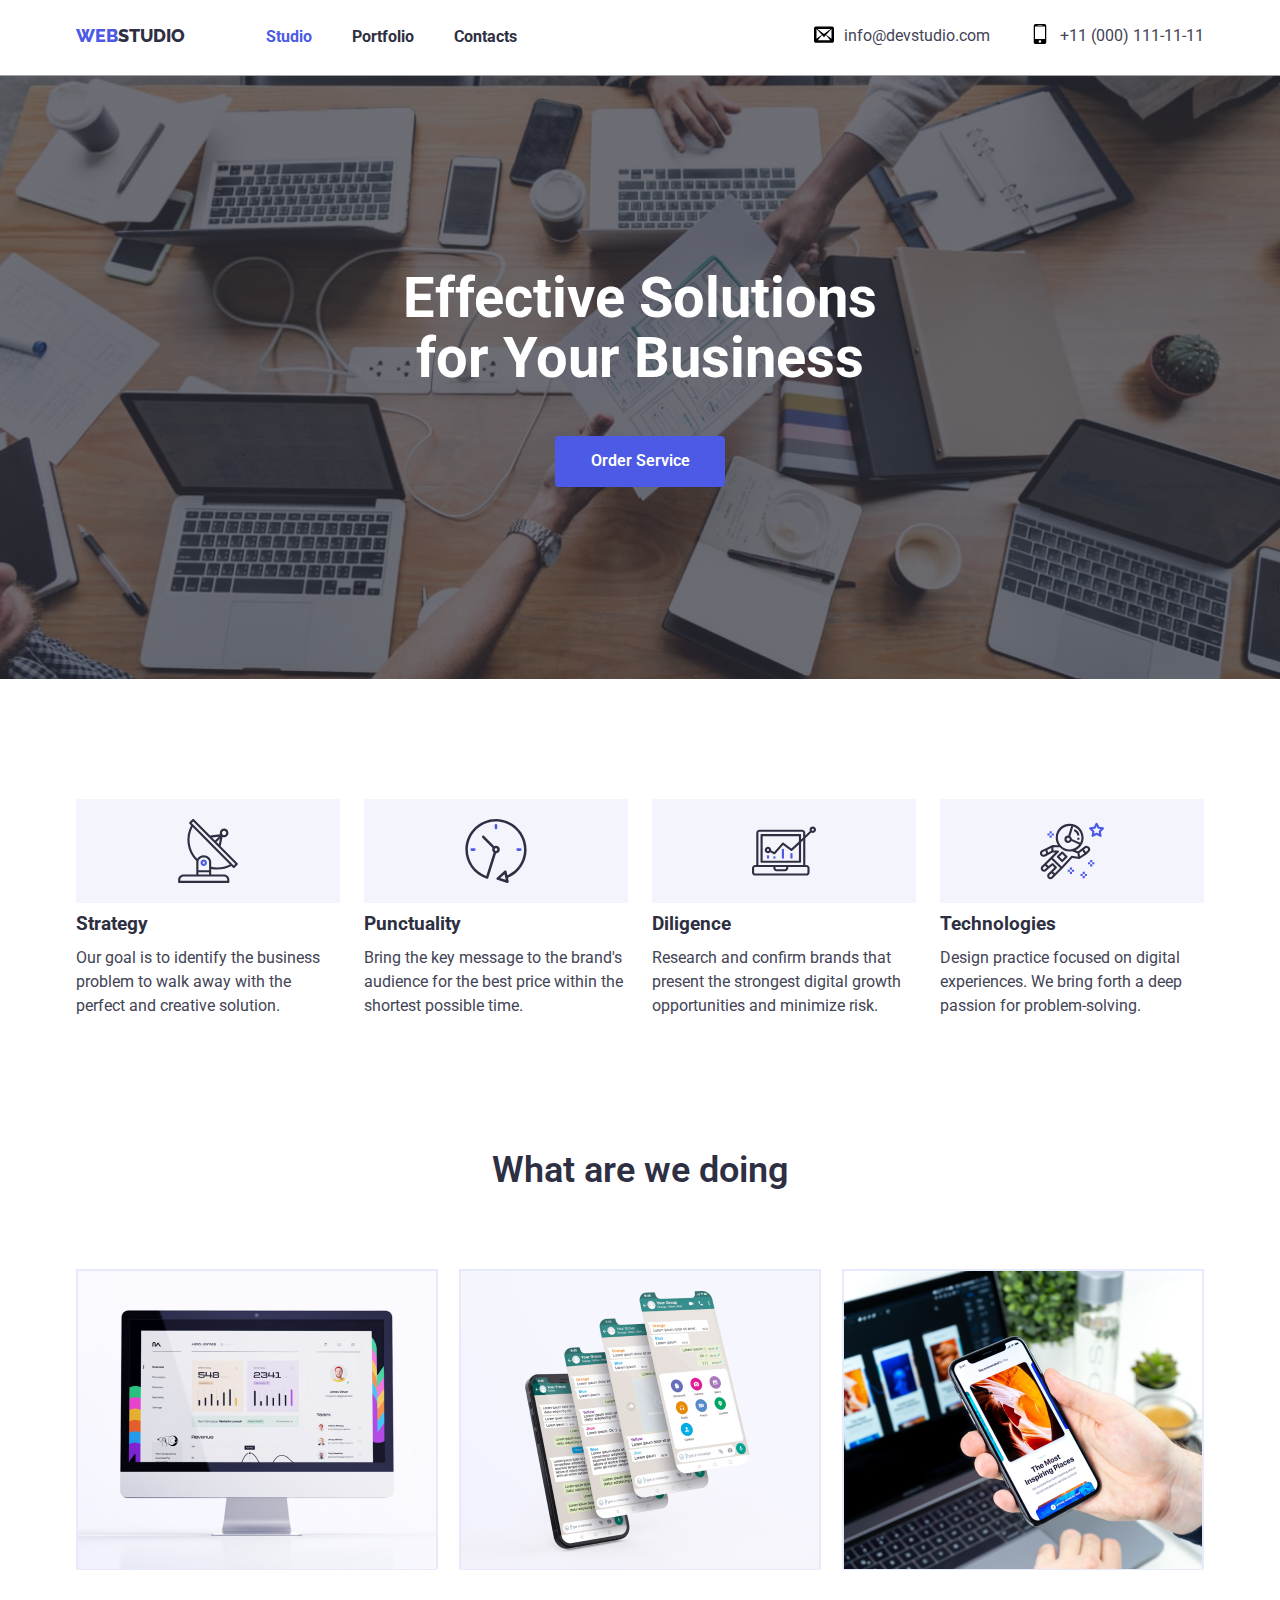
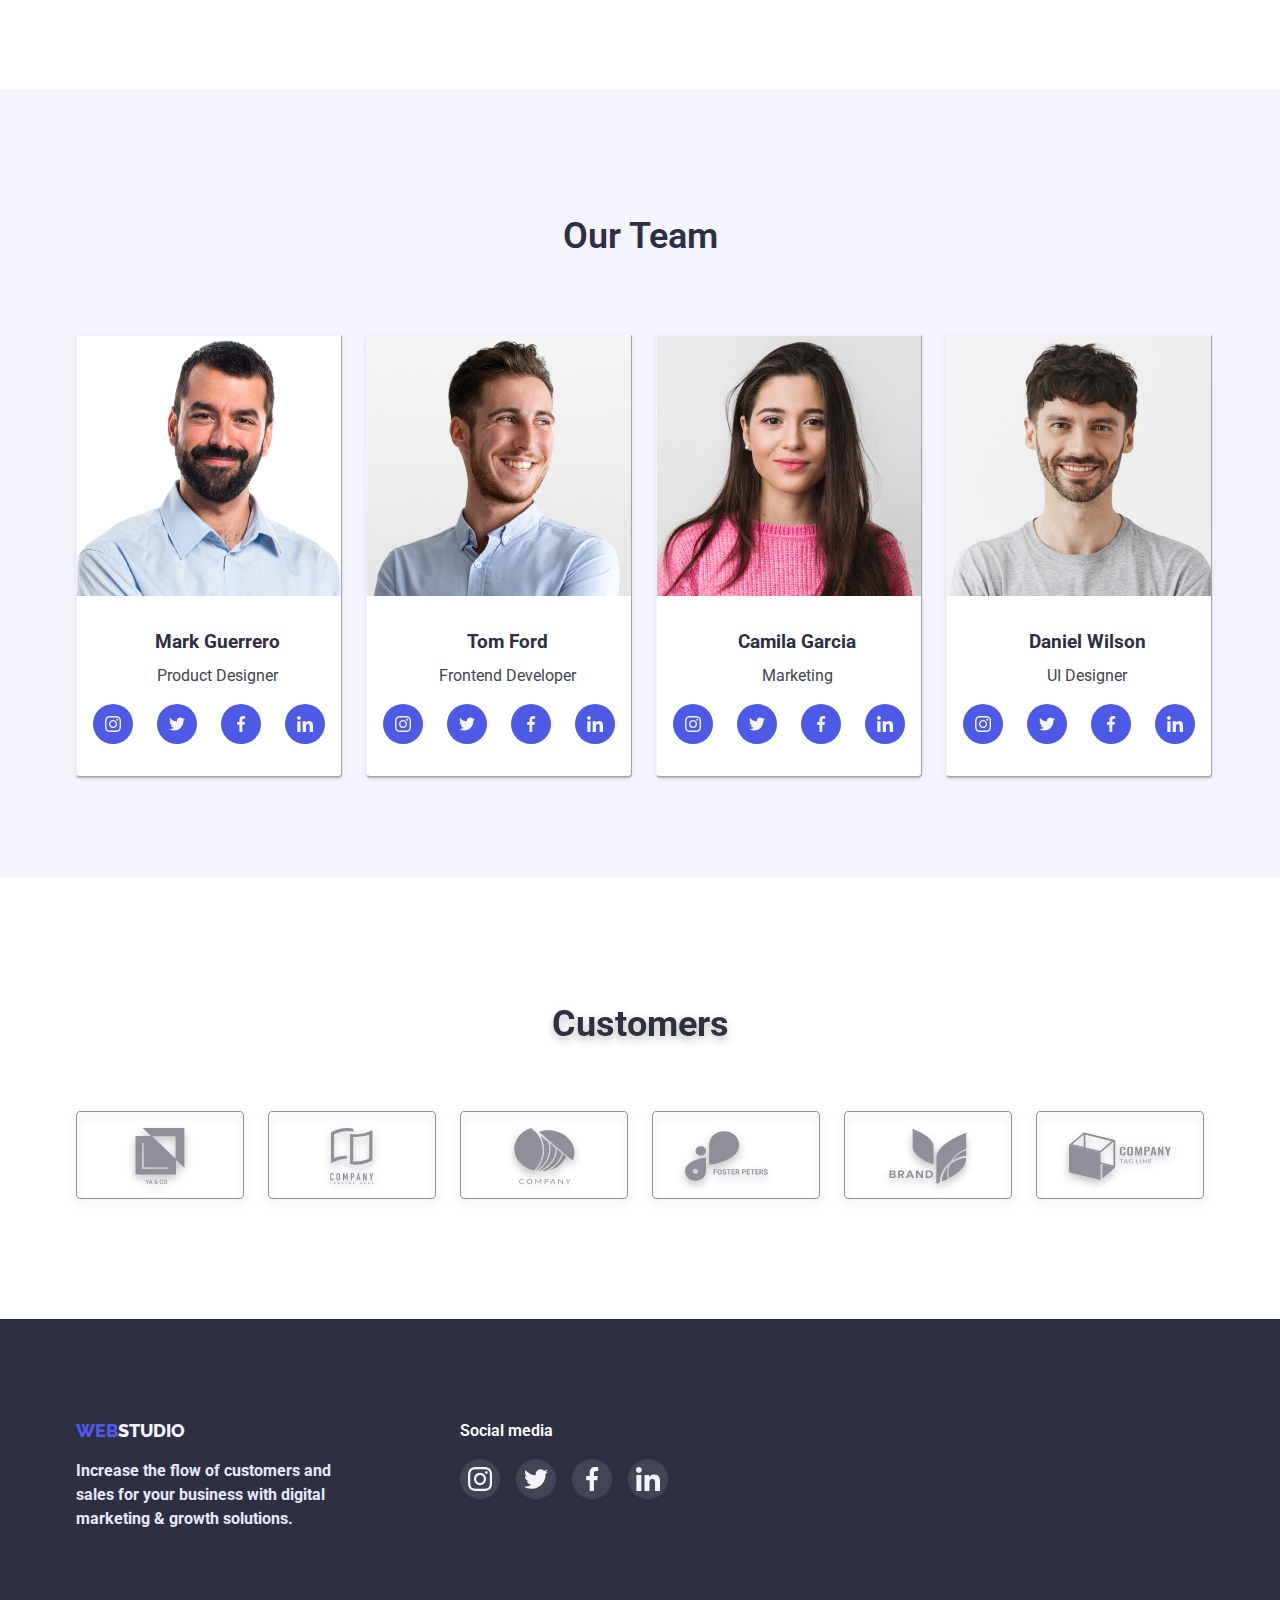
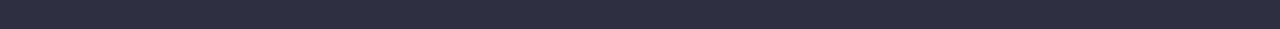
==== index.html @ a93f90d0 "new" ====
<!DOCTYPE html>
<html lang="en">
<head>
    <meta charset="UTF-8">
    <meta http-equiv="X-UA-Compatible" content="IE=edge">
    <meta name="viewport" content="width=device-width, initial-scale=1.0">
    <link rel="preconnect" href="https://fonts.googleapis.com">
    <link rel="preconnect" href="https://fonts.gstatic.com" crossorigin>
    <link href="https://fonts.googleapis.com/css2?family=Raleway:wght@800&family=Roboto:wght@400;500;700;900&display=swap" rel="stylesheet">
    <link rel="stylesheet" href="https://cdnjs.cloudflare.com/ajax/libs/modern-normalize/1.1.0/modern-normalize.min.css">
    <link rel="stylesheet" href="./css/styles.css">
    <title>Web Studio</title>
</head>
<body>
<!-- header -->
    <header class="header">
<!-- Top Line -->
        <div class="container nav-contact">
            <nav class="nav-href">
                <a class="logo-header" href="./index.html"><span>Web</span>studio</a>
                <ul class="navigation">
                    <li class="link-navigation"><a href="./index.html" class="nav-corrent">Studio</a></li>
                    <li class="link-navigation"><a href="./portfolio.html" class="nav">Portfolio</a></li>
                    <li class="link-navigation"><a href="" class="nav">Contacts</a></li>
                </ul>
            </nav>
<!-- Contacts -->
            <ul class="contact">
                <li class="contact-list">
                    <a href="mailto:info@devstudio.com">
                        <svg class="icon-contect" width="25" height="25">
                            <use href="./images/icons.svg#icon-envelop"></use>
                        </svg>
                    </a>
                    <a class="contact-mail" href="mailto:info@devstudio.com">info@devstudio.com</a>
                </li>

                <li class="contact-list">
                    <a href="tel:+110001111111">
                        <svg class="icon-contect" width="25" height="25">
                            <use href="./images/icons.svg#icon-mobile"></use>
                        </svg>
                    </a>
                    <a class="contact-tel" href="tel:+110001111111">+11 (000) 111-11-11</a>
                </li>
            </ul>
        </div>
    </header>

<!-- main -->
    <main>
        <section class="section-block">
            <h1 class="title">Effective Solutions <br> for Your Business</h1>
            <button class="button-main" type="button">Order Service</button>
        </section>

<!-- Section 1 -->
        <section class="container">
            <div class="section1">
                <ul>
                    <li class="feature-list icon-antenna">
                        <h3>Strategy</h3>
                        <p class="slogan-section1">Our goal is to identify the business problem to walk away with the perfect and creative solution.</p>
                    </li>
                
                    <li class="feature-list icon-clock">
                        <h3>Punctuality</h3>
                        <p class="slogan-section1">Bring the key message to the brand's audience for the best price within the shortest possible time.</p>
                    </li>
                
                    <li class="feature-list icon-diagram">
                        <h3>Diligence</h3>
                        <p class="slogan-section1">Research and confirm brands that present the strongest digital growth opportunities and minimize risk.</p>
                    </li>
                
                    <li class="feature-list icon-astronaut">
                        <h3>Technologies</h3>
                        <p class="slogan-section1">Design practice focused on digital experiences. We bring forth a deep passion for problem-solving.</p>
                    </li>
                </ul>
            </div>
        </section>

<!-- Section 2 What are we doing -->
        <section class="container">
            <div class="section2">
                <h2 class="title-text-2">What are we doing</h2>
                <ul class="link-section2">
                    <li class="link-section2-image">
                        <a href=""><img src="./images/Rectangle71.jpg" alt="photo computer" width="360" height="300"></a>
                    </li>
            
                    <li class="link-section2-image">
                        <a href=""><img src="./images/Rectangle71-2.jpg" alt="photo phone" width="360" height="300"></a>
                    </li>
            
                    <li class="link-section2-image">
                        <a href=""><img src="./images/Rectangle71-3.jpg" alt="photo computer and phone" width="360" height="300"></a>
                    </li>
                </ul>
            </div>
        </section>

<!-- Section 3 Our Team -->
        <section class="section3">
            <div class="container">
                <h2 class="title-text-3">Our Team</h2>
                <ul>
                    <li class="list-photo">
                        <img src="./images/img.jpg" alt="photo Mark Guerrero" width="264" height="260">
                        <div class="name-slogan">
                            <h3 class="name">Mark Guerrero</h3>
                            <p class="slogan-section3">Product Designer</p>
                            <ul class="social-icon-section3">
                                <li class="social-section3">
                                    <a class="icon-section3" href="">
                                        <svg width="16px" height="16px">
                                            <use href="./images/icons.svg#icon-instagram"></use>
                                        </svg>
                                    </a>
                                </li>
                                <li class="social-section3">
                                    <a class="icon-section3" href="">
                                        <svg width="16px" height="16px">
                                            <use href="./images/icons.svg#icon-twitter"></use>
                                        </svg>
                                    </a>
                                </li>
                                <li class="social-section3">
                                    <a class="icon-section3" href="">
                                        <svg width="16px" height="16px">
                                            <use href="./images/icons.svg#icon-facebook"></use>
                                        </svg>
                                    </a>
                                </li>
                                <li class="social-section3">
                                    <a class="icon-section3" href="">
                                        <svg width="16px" height="16px">
                                            <use href="./images/icons.svg#icon-linkedin"></use>
                                        </svg>
                                    </a>
                                </li>
                            </ul>
                        </div>
                    </li>

                    
            
                    <li class="list-photo">
                        <img src="./images/img-2.jpg" alt="photo Tom Ford" width="264" height="260">
                        <div class="name-slogan">
                            <h3 class="name">Tom Ford</h3>
                            <p class="slogan-section3">Frontend Developer</p>
                            <ul class="social-icon-section3">
                                <li class="social-section3">
                                    <a class="icon-section3" href="">
                                        <svg width="16px" height="16px">
                                            <use href="./images/icons.svg#icon-instagram"></use>
                                        </svg>
                                    </a>
                                </li>
                                <li class="social-section3">
                                    <a class="icon-section3" href="">
                                        <svg width="16px" height="16px">
                                            <use href="./images/icons.svg#icon-twitter"></use>
                                        </svg>
                                    </a>
                                </li>
                                <li class="social-section3">
                                    <a class="icon-section3" href="">
                                        <svg width="16px" height="16px">
                                            <use href="./images/icons.svg#icon-facebook"></use>
                                        </svg>
                                    </a>
                                </li>
                                <li class="social-section3">
                                    <a class="icon-section3" href="">
                                        <svg width="16px" height="16px">
                                            <use href="./images/icons.svg#icon-linkedin"></use>
                                        </svg>
                                    </a>
                                </li>
                            </ul>
                        </div>
                    </li>
            
                    <li class="list-photo">
                        <img src="./images/img-3.jpg" alt="photo Camila Garcia" width="264" height="260">
                        <div class="name-slogan">
                            <h3 class="name">Camila Garcia</h3>
                            <p class="slogan-section3">Marketing</p>
                            <ul class="social-icon-section3">
                                <li class="social-section3">
                                    <a class="icon-section3" href="">
                                        <svg width="16px" height="16px">
                                            <use href="./images/icons.svg#icon-instagram"></use>
                                        </svg>
                                    </a>
                                </li>
                                <li class="social-section3">
                                    <a class="icon-section3" href="">
                                        <svg width="16px" height="16px">
                                            <use href="./images/icons.svg#icon-twitter"></use>
                                        </svg>
                                    </a>
                                </li>
                                <li class="social-section3">
                                    <a class="icon-section3" href="">
                                        <svg width="16px" height="16px">
                                            <use href="./images/icons.svg#icon-facebook"></use>
                                        </svg>
                                    </a>
                                </li>
                                <li class="social-section3">
                                    <a class="icon-section3" href="">
                                        <svg width="16px" height="16px">
                                            <use href="./images/icons.svg#icon-linkedin"></use>
                                        </svg>
                                    </a>
                                </li>
                            </ul>
                        </div>
                    </li>
            
                    <li class="list-photo">
                        <img src="./images/img-4.jpg" alt="photo Daniel Wilson" width="264" height="260">
                        <div class="name-slogan">
                            <h3 class="name">Daniel Wilson</h3>
                            <p class="slogan-section3">UI Designer</p>
                            <ul class="social-icon-section3">
                                <li class="social-section3">
                                    <a class="icon-section3" href="">
                                        <svg width="16px" height="16px">
                                            <use href="./images/icons.svg#icon-instagram"></use>
                                        </svg>
                                    </a>
                                </li>
                                <li class="social-section3">
                                    <a class="icon-section3" href="">
                                        <svg width="16px" height="16px">
                                            <use href="./images/icons.svg#icon-twitter"></use>
                                        </svg>
                                    </a>
                                </li>
                                <li class="social-section3">
                                    <a class="icon-section3" href="">
                                        <svg width="16px" height="16px">
                                            <use href="./images/icons.svg#icon-facebook"></use>
                                        </svg>
                                    </a>
                                </li>
                                <li class="social-section3">
                                    <a class="icon-section3" href="">
                                        <svg width="16px" height="16px">
                                            <use href="./images/icons.svg#icon-linkedin"></use>
                                        </svg>
                                    </a>
                                </li>
                            </ul>
                        </div>
                    </li>
                </ul>
            </div>
        </section>

<!-- Section Customers -->
        <section class="section-customers">
            <div class="container">
                <h2 class="title-text-customers">Customers</h2>
                <ul class="customers">
                    <li>
                        <a class="item-customers" href="">
                            <svg class="icon-customers">
                                <use href="./images/icons.svg#icon-Logo-1"></use>
                            </svg>
                        </a>
                    </li>
                    <li>
                        <a class="item-customers" href="">
                            <svg class="icon-customers">
                                <use href="./images/icons.svg#icon-Logo-2"></use>
                            </svg>
                        </a>
                    </li>
                    <li>
                        <a class="item-customers" href="">
                            <svg class="icon-customers">
                                <use href="./images/icons.svg#icon-Logo-3"></use>
                            </svg>
                        </a>
                    </li>
                    <li>
                        <a class="item-customers" href="">
                            <svg class="icon-customers">
                                <use href="./images/icons.svg#icon-Logo-4"></use>
                            </svg>
                        </a>
                    </li>
                    <li>
                        <a class="item-customers" href="">
                            <svg class="icon-customers">
                                <use href="./images/icons.svg#icon-Logo-5"></use>
                            </svg>
                        </a>
                    </li>
                    <li>
                        <a class="item-customers" href="">
                            <svg class="icon-customers">
                                <use href="./images/icons.svg#icon-Logo-6"></use>
                            </svg>
                        </a>
                    </li>
                </ul>
            </div>
        </section>
    </main>

<!-- Footer -->
    <footer class="footer">
        <div class="container footer">
            <div>
                <a class="logo-footer" href="./index.html"><span>Web</span>studio</a>
                <p class="text-footer">Increase the flow of customers and sales for your business with digital marketing &
                    growth solutions.</p>
            </div>
            <!-- /* Social */ -->
            <div class="social">
                <p class="social-text">Social media</p>
                <ul>
                    <li class="social-icon">
                        <a class="social-link" href="">
                            <svg class="icon-link" width="24px" height="24px">
                                <use href="./images/icons.svg#icon-instagram"></use>
                            </svg>
                        </a>
                    </li>
                    <li class="social-icon">
                        <a class="social-link" href="">
                            <svg class="icon-link" width="24px" height="24px">
                                <use href="./images/icons.svg#icon-twitter"></use>
                            </svg>
                        </a>
                    </li>
                    <li class="social-icon">
                        <a class="social-link" href="">
                            <svg class="icon-link" width="24px" height="24px">
                                <use href="./images/icons.svg#icon-facebook"></use>
                            </svg>
                        </a>
                    </li>
                    <li class="social-icon">
                        <a class="social-link" href="">
                            <svg class="icon-link" width="24px" height="24px">
                                <use href="./images/icons.svg#icon-linkedin"></use>
                            </svg>
                        </a>
                    </li>
                </ul>
            </div>
        </div>
    </footer>

</body>
</html>
---- css/styles.css ----
:root {
    --primary-text-color: #4D5AE5;
    --primary-fon-color: #FFFFFF;
    --color-section-logo: #F4F4FD;
    --color-body-text: #2E2F42;
    --color-footer-text: #E7E9FC;
    --color-mail-tel-p-text: #434455;
    --color-active: rgba(77, 90, 229, 0.2);
    --color-border: #F4F4FD;
    --color-company: #8E8F99;
    --color-green-footer: #31D0AA;
}

body {
    font-family: 'Roboto';
    font-size: 16px;
    line-height: 1.5;
    color: var(--color-body-text);
    background-color: var(--primary-fon-color);
    font-weight: 700;
    /* font-style: normal; */
}

* {
    margin: 0;
    padding: 0;
}

*,
*::before,
*::after {
    box-sizing: border-box;
}

.container {
    width: 1158px;
    padding-right: 15px;
    padding-left: 15px;
    margin-right: auto;
    margin-left: auto;
}

a {
    text-decoration: none;
    color: var(--color-body-text);
}

/* hover/:focus/:active */
a:hover,
a:focus {
    color: var(--primary-text-color);
}

a:active {
    color: var(--color-active);
}

ul {
    list-style-type: none;
    display: inline-flex;
}

/*------------header-------------*/
.header {
    border-bottom: 0.5px outset var(--color-border);
}

.nav-contact {
    display: flex;
    padding-top: 24px;
    padding-bottom: 24px;
}

/* логотип */
.logo-header {
    font-family: 'Raleway';
    font-weight: 800;
    font-size: 18px;
    line-height: 1.33;
    text-transform: uppercase;
    margin-right: 77px;
}

/* цвет логотипа Web */
span {
    color: var(--primary-text-color);
}

/* ссылки на страницы */
.link-navigation {
    margin-right: 40px;
}

li:last-child {
    margin-right: 0px;
}

/* подсветка текушей страницы */
.nav-corrent { color: var(--primary-text-color)} 

/* contact меил и телефон */
.contact {
    list-style-type: none;
    margin-left: auto;
}

.contact-list {
    display: flex;
}

.contact-list:hover {
    fill: var(--primary-text-color);
}

.icon-contect {
    align-items: center;
    width: 20px;
    height: 20px;
    margin-right: 10px;
}

.contact-mail {
    color: var(--color-mail-tel-p-text);
    font-weight: 400;
    margin-right: 40px;
}

.contact-tel {
    color: var(--color-mail-tel-p-text);
    font-weight: 400;
}

/*----------main для index.html----------*/
.section-block {
    background-color: var(--color-body-text);
    padding-top: 192px;
    padding-bottom: 192px;
    background-image: linear-gradient(rgba(47, 48, 58, 0.7), rgba(47, 48, 58, 0.7)),
    url(../images/people-office\ 1.jpg);
    background-position: center;
    background-size: cover;
    background-repeat: no-repeat;
}

/* заголовок H1 */
.title {
    width: 492px;
    font-size: 56px;
    line-height: 60px;
    text-align: center;
    margin-right: auto;
    margin-left: auto;
    margin-bottom: 48px;
    color: var(--primary-fon-color);
}

/* кнопка  */
button {
    background-color: var(--primary-text-color);
    color: var(--primary-fon-color);
    cursor: pointer;
    font-weight: 600;
}

button:hover,
button:focus {
    background-color: var(--color-section-logo);
    color: var(--primary-text-color);
}

.button-main {
    display: block;
    margin-right: auto;
    margin-left: auto;
    width: 170px;
    height: 51px;
    border: none;
    border-radius: 4px;
}

/* < !-- Section 1 --> */
.section1 {
    margin-top: 120px;
    height: 224px;
}

.feature-list {
    list-style-type: none;
    display: block;
    margin-right: 24px;
}

.feature-list::before {
    display: inline-block;
    content:'';
    height: 112px;
    width: 264px;
    height: 104px;
    background-color: var(--color-border);
    background-repeat: no-repeat;
    background-position: center;
}

.icon-antenna::before {
    background-image: url(../images/antenna-1.svg);
}

.icon-clock::before {
    background-image: url(../images/clock-1.svg);

}

.icon-diagram::before {
    background-image: url(../images/diagram-1.svg);
}

.icon-astronaut::before {
    background-image: url(../images/astronaut-1.svg);
}

.feature-list:last-child {
    padding-right: 0;
    margin-right: 0;
}

/* slogan --- p */
.slogan-section1 {
    color: var(--color-mail-tel-p-text);
    font-weight: 400;
    line-height: 24px;
    margin-top: 8px;
}

/* < !-- Section 2 --> */
.section2 {
    margin-top: 120px;
    padding-bottom: 120px;
}

.link-section2 {
    list-style-type: none;
    display: flex;
    justify-content:space-between;
}

.link-section2-image {
    height: 300px;
    border: 1px solid var(--color-footer-text);
}

/* text H2 */
.title-text-2 {
    margin-bottom: 72px;
    text-align: center;
    font-weight: 600;
    font-size: 36px;
}

/* < !-- Section 3 --> */
.section3 {
    text-align: center;
    background-color: var(--color-section-logo);
    height: 788px;
    padding-top: 120px;
}

/* text H2 */
.title-text-3 {
    margin-bottom: 72px;
    font-size: 36px;
    font-weight: 600;
}

.list-photo {
    list-style-type: none;
    display: flex;
    flex-direction: column;
    margin-right: 24px;
    border: 0.5px outset var(--color-border);
    background-color: var(--primary-fon-color);
    border-radius: 0px 0px 4px 4px;
    box-shadow: 0px 1px 6px rgba(46, 47, 66, 0.08), 0px 1px 1px rgba(46, 47, 66, 0.16), 0px 2px 1px rgba(46, 47, 66, 0.08);
}

.list-photo :last-child {
    margin-right: 0;
}

.name-slogan {
    padding-top: 32px;
    padding-bottom: 32px;
    padding-right: 16px;
    padding-left: 16px;
}

.name-slogan:last-child {
    padding-right: 0;
}

/* H3 -- name */
.name {
    margin-bottom: 8px;
}

.slogan-section3 {
    color: var(--color-mail-tel-p-text);
    font-weight: 400;
    line-height: 24px;
}

/* social-section3 */
.social-icon-section3 {
    width: 232px;
    height: 48px;
    display: flex;
    margin-top: 8px;
    gap: 24px;
}

.social-section3 {
    height: 48px;
    margin-top: 8px;
    /* margin-right: 24px; */
}

.icon-section3 {
    width: 40px;
    height: 40px;
    display: flex;
    align-items: center;
    justify-content: center;
    border-radius: 50%;
    background-color: var(--primary-text-color);
    /* background-color: rgba(255, 255, 255, 0.1); */
    }

.icon-section3:hover,
.icon-section3:focus {
    background-color: var(--color-green-footer);
}

/* < !-- Section Customers --> */
.section-customers {
    height: 202px;
    margin-top: 120px;
    margin-bottom: 120px;
    filter: drop-shadow(0px 4px 4px rgba(0, 0, 0, 0.25));
}

.title-text-customers {
    font-size: 36px;
    font-weight: 700;
    text-align: center;
    height: 42px;
    margin-bottom: 72px;
}

.customers {
    display: flex;
    justify-content: center;
    justify-content: space-between;   
}

.item-customers {
    display: flex;
    width: 168px;
    height: 88px;
    border: 1px solid var(--color-company);
    border-radius: 4px;
    fill: var(--color-company);
}

.icon-customers {
    width: 104px;
    height: 56px;
    margin-top: 16px;
    margin-left: 32px;
    margin-right: 32px;
    margin-bottom: 16px;
}

.item-customers:hover {
    fill: var(--primary-text-color);
}

.item-customers:hover {
    border: 1px solid var(--primary-text-color);
}

/*-------------footer------------*/
.footer {
    background-color: var(--color-body-text);
    height: 310px;
    display: flex;
}

/* логотип */
.logo-footer {
    color: var(--color-section-logo);
    font-family: 'Raleway';
    font-weight: 800;
    font-size: 18px;
    line-height: 1.33;
    text-transform: uppercase;
    display: block;
    margin-top: 100px;
}

.text-footer {
    color: var(--color-footer-text);
    line-height: 24px;
    padding-top: 16px;
    width: 264px;
}

/* Social */
.social {
    /* display: block; */
    width: 208px;
    height: 80px;
    font-weight: 600;
    margin-top: 100px;
    margin-left: 120px;
    margin-right: 692px;
}

.social-text {
    width: 96px;
    height: 24px;
    color: var(--primary-fon-color);
}

.social-icon {
    display: flex;
    margin-top: 16px;
}

.social-link {
    width: 40px;
    height: 40px;
    display: flex;
    align-items: center;
    justify-content: center;
    border-radius: 50%;
    background-color: rgba(255, 255, 255, 0.1);
    margin-right: 16px;
}

.social-link:hover,
.social-link:focus{
    background-color: var(--color-green-footer);
}

/*--------main для portfolio.html----------*/
/* Filters - кнопки button  */
.button-filters {
    display: flex;
    justify-content: center;
    padding-top: 96px;
    padding-bottom: 72px;
}

.li-button:hover {
    box-shadow: 0px 3px 1px rgba(0, 0, 0, 0.1),
    0px 2px 1px rgba(0, 0, 0, 0.08),
    0px 2px 2px rgba(0, 0, 0, 0.12);
border-radius: 4px;
}

.list:hover {
    box-shadow: 0px 1px 6px rgba(46, 47, 66, 0.08), 
    0px 1px 1px rgba(46, 47, 66, 0.16),
    0px 2px 1px rgba(46, 47, 66, 0.08);
}

.portfolio-link {
    border: 1px solid var(--color-footer-text);
    border-radius: 4px;
}

li .portfolio-link {
    padding-top: 12px;
    padding-right: 24px;
    padding-bottom: 12px;
    padding-left: 24px;
}

.li-button {
    margin-right: 24px;
}

/* < !-- Section --> */
.flex-container {
    display: flex;
    flex-wrap: wrap;
    justify-content:space-between;
    padding-bottom: 120px;
}

.list {
    margin-bottom: 48px;
    list-style-type: none;
    border: 0.5px outset var(--color-border);
    box-shadow: 0px 1px 6px rgba(46, 47, 66, 0.08);
}

.list:nth-last-child(-n + 3) {
    margin: 0;
}

/* H3 ---- subtitle */
.subtitle {
    margin-top: 32px;
    margin-bottom: 8px;
    margin-left: 16px;
}

/* slogan --- p */
.slogan {
    color: var(--color-mail-tel-p-text);
    font-weight: 400;
    line-height: 24px;
    margin-left: 16px;
    margin-bottom: 32px; 
}
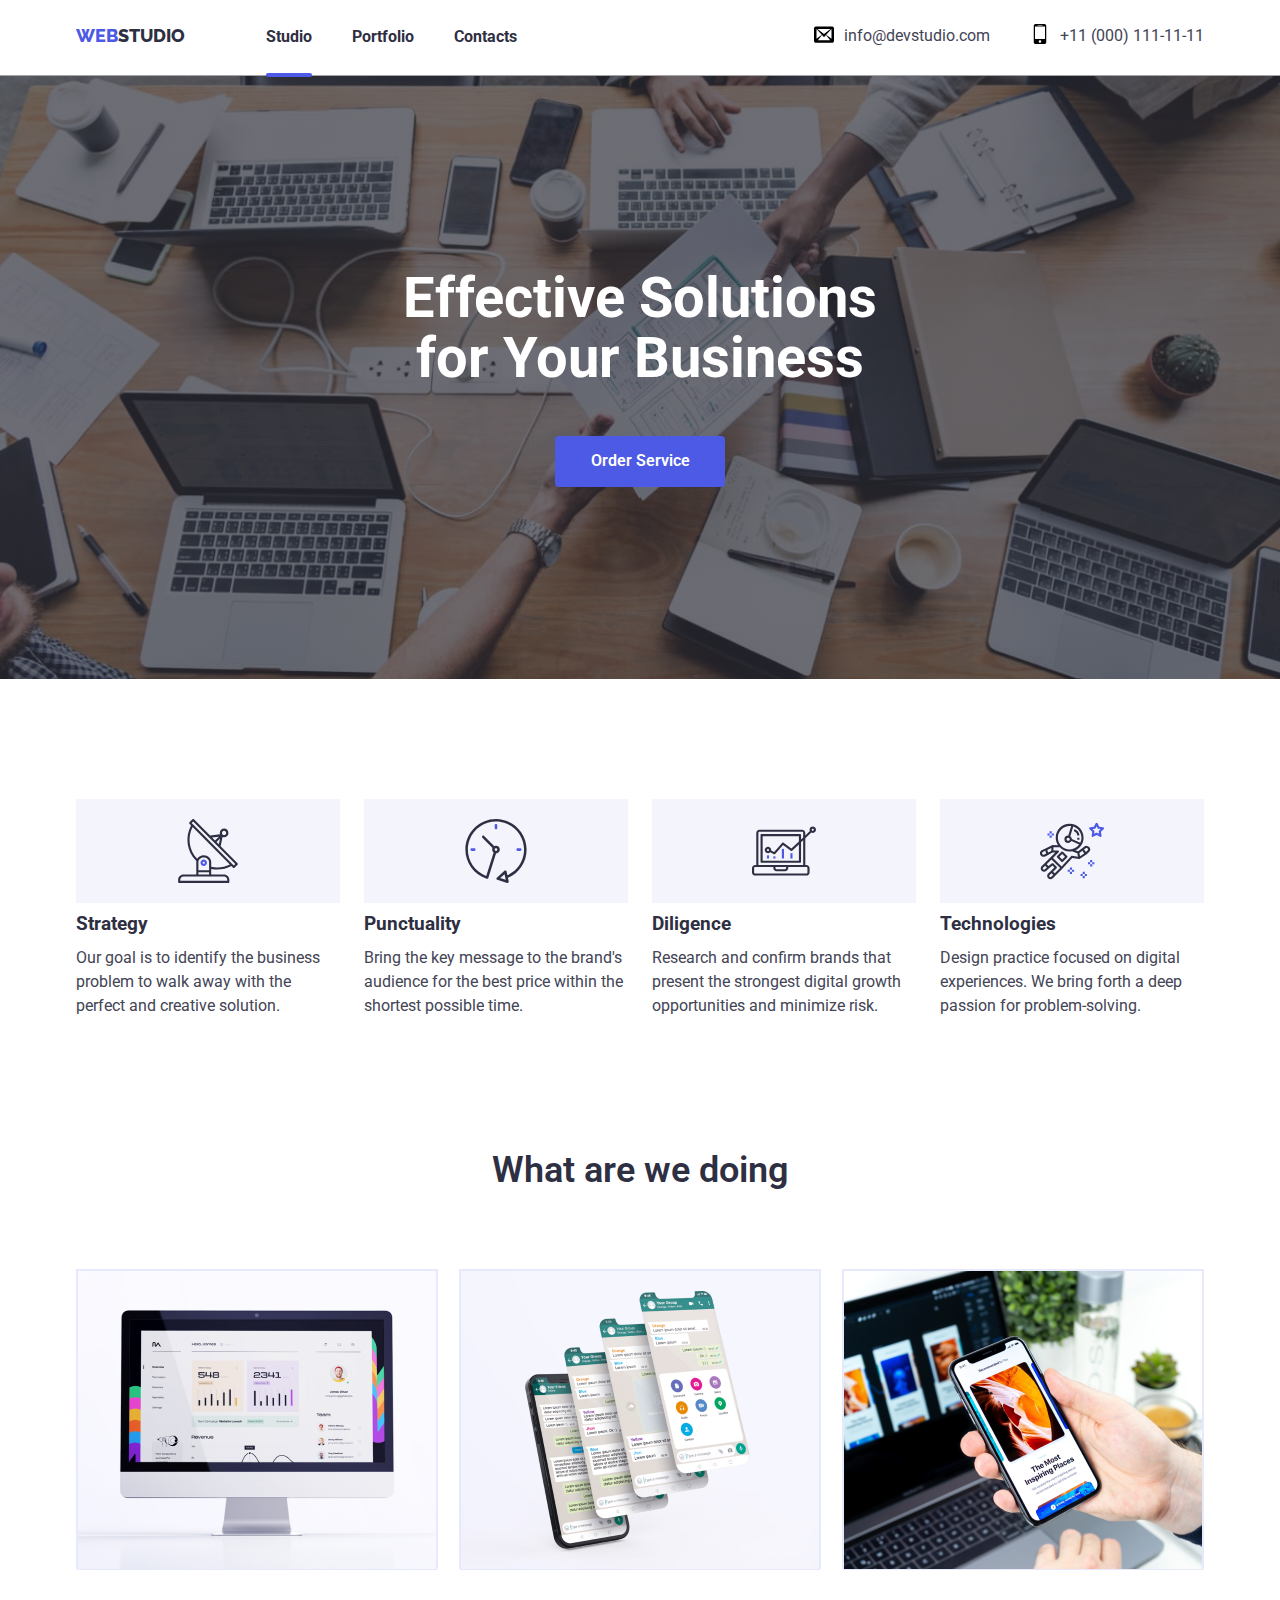
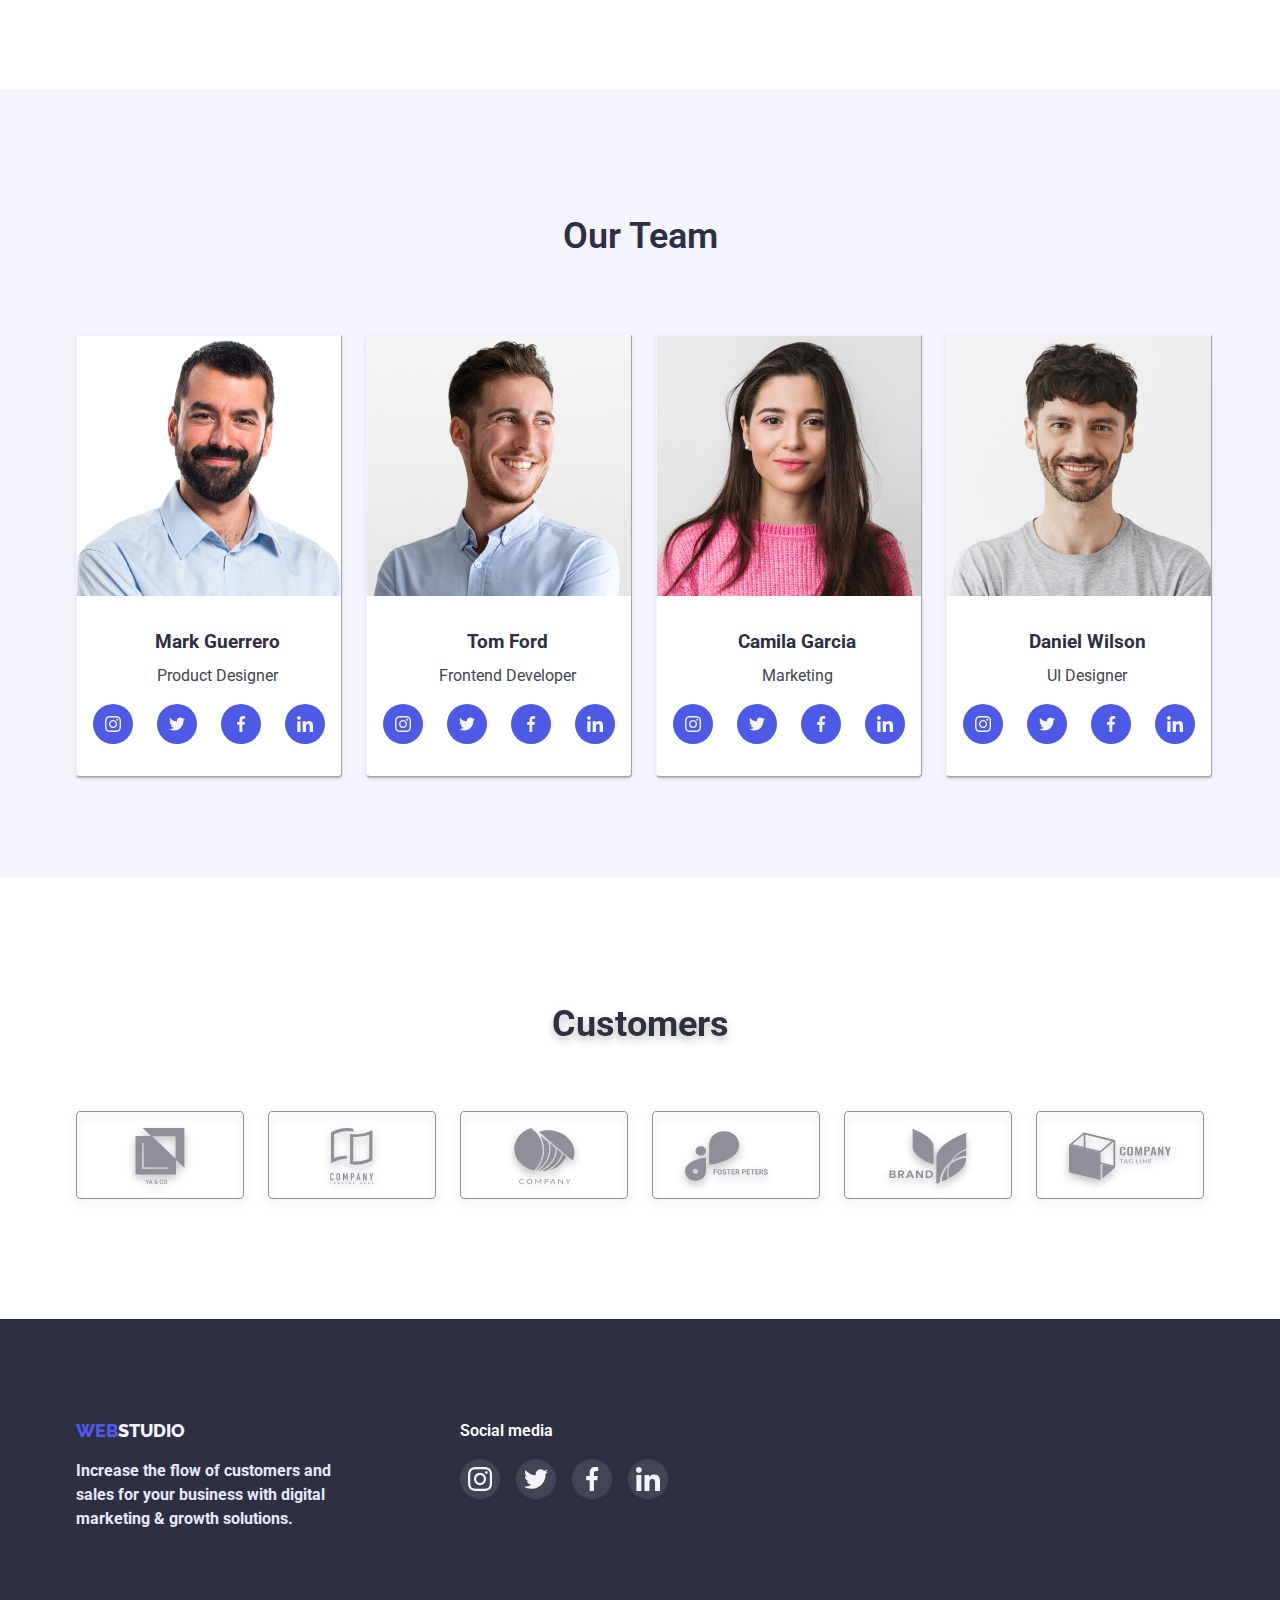
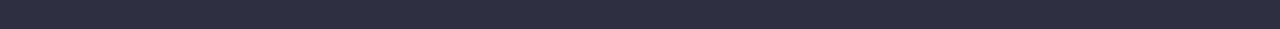
==== commit 0f062dee: "new" ====
--- a/index.html
+++ b/index.html
@@ -19,7 +19,7 @@
             <nav class="nav-href">
                 <a class="logo-header" href="./index.html"><span>Web</span>studio</a>
                 <ul class="navigation">
-                    <li class="link-navigation"><a href="./index.html" class="nav-corrent">Studio</a></li>
+                    <li class="link-navigation"><a href="./index.html" class="corrent">Studio</a></li>
                     <li class="link-navigation"><a href="./portfolio.html" class="nav">Portfolio</a></li>
                     <li class="link-navigation"><a href="" class="nav">Contacts</a></li>
                 </ul>
--- a/css/styles.css
+++ b/css/styles.css
@@ -89,14 +89,25 @@
 /* ссылки на страницы */
 .link-navigation {
     margin-right: 40px;
-}
+    position: relative;
+}
+
+/* corrent - header подчеркивание текста текушей страницы */
+.corrent::after {
+    position: absolute;
+    content: "";
+    width: 100%;
+    height: 4px;
+    top: 48px;
+    left: 0;
+    background-color: #4D5AE5;
+    border-radius: 2px;
+}
+
 
 li:last-child {
     margin-right: 0px;
 }
-
-/* подсветка текушей страницы */
-.nav-corrent { color: var(--primary-text-color)} 
 
 /* contact меил и телефон */
 .contact {
@@ -504,8 +515,29 @@
     box-shadow: 0px 1px 6px rgba(46, 47, 66, 0.08);
 }
 
+.list-item {
+    position: relative;
+    overflow: hidden;
+}
+
 .list:nth-last-child(-n + 3) {
     margin: 0;
+}
+
+/* p slogan text */
+.slogan-text {
+    position: absolute;
+    top: 40px;
+    left: 32px;
+    width: 296px;
+    height: 96px;
+    content: "";
+    opacity: 0;
+    font-weight: 400;
+    line-height: 24px;
+    letter-spacing: 0.02em;
+    color: #F4F4FD;
+    transform: translateY(100%);
 }
 
 /* H3 ---- subtitle */
@@ -523,3 +555,29 @@
     margin-left: 16px;
     margin-bottom: 32px; 
 }
+
+/* -----overflow------ */
+.list-item::before {
+    position: absolute;
+    display: inline-block;
+    content: "";
+    top: 0;
+    left: 0;
+    width: 360px;
+    height: 300px;
+    background-color: rgb(77, 90, 229);
+    opacity: 0;
+    transform: translateY(100%);
+}
+
+.list-item:hover:before {
+    opacity: 1;
+    transform: translateY(0);
+    transition: transform 250ms cubic-bezier(0.4, 0, 0.2, 1);
+}
+
+.list-item:hover .slogan-text {
+    opacity: 1;
+    transform: translateY(0);
+    transition: transform 250ms cubic-bezier(0.4, 0, 0.2, 1);
+}
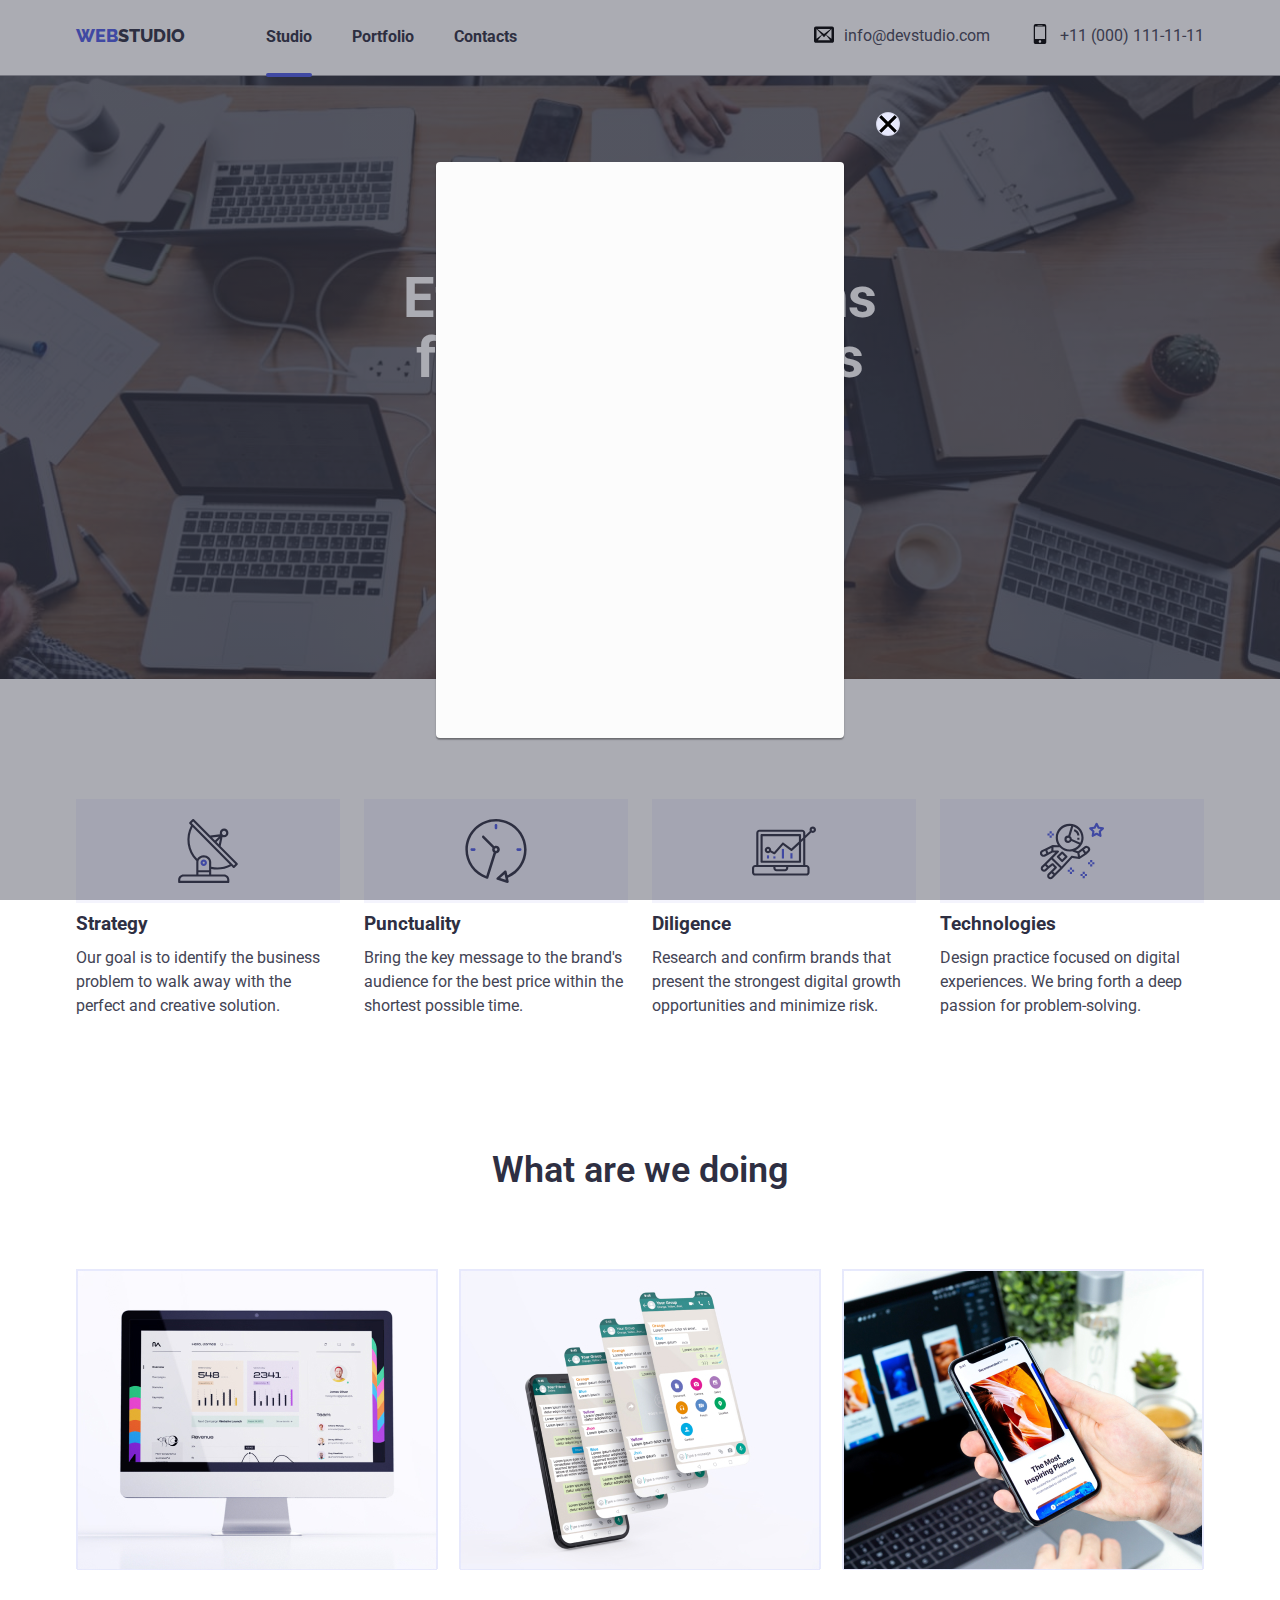
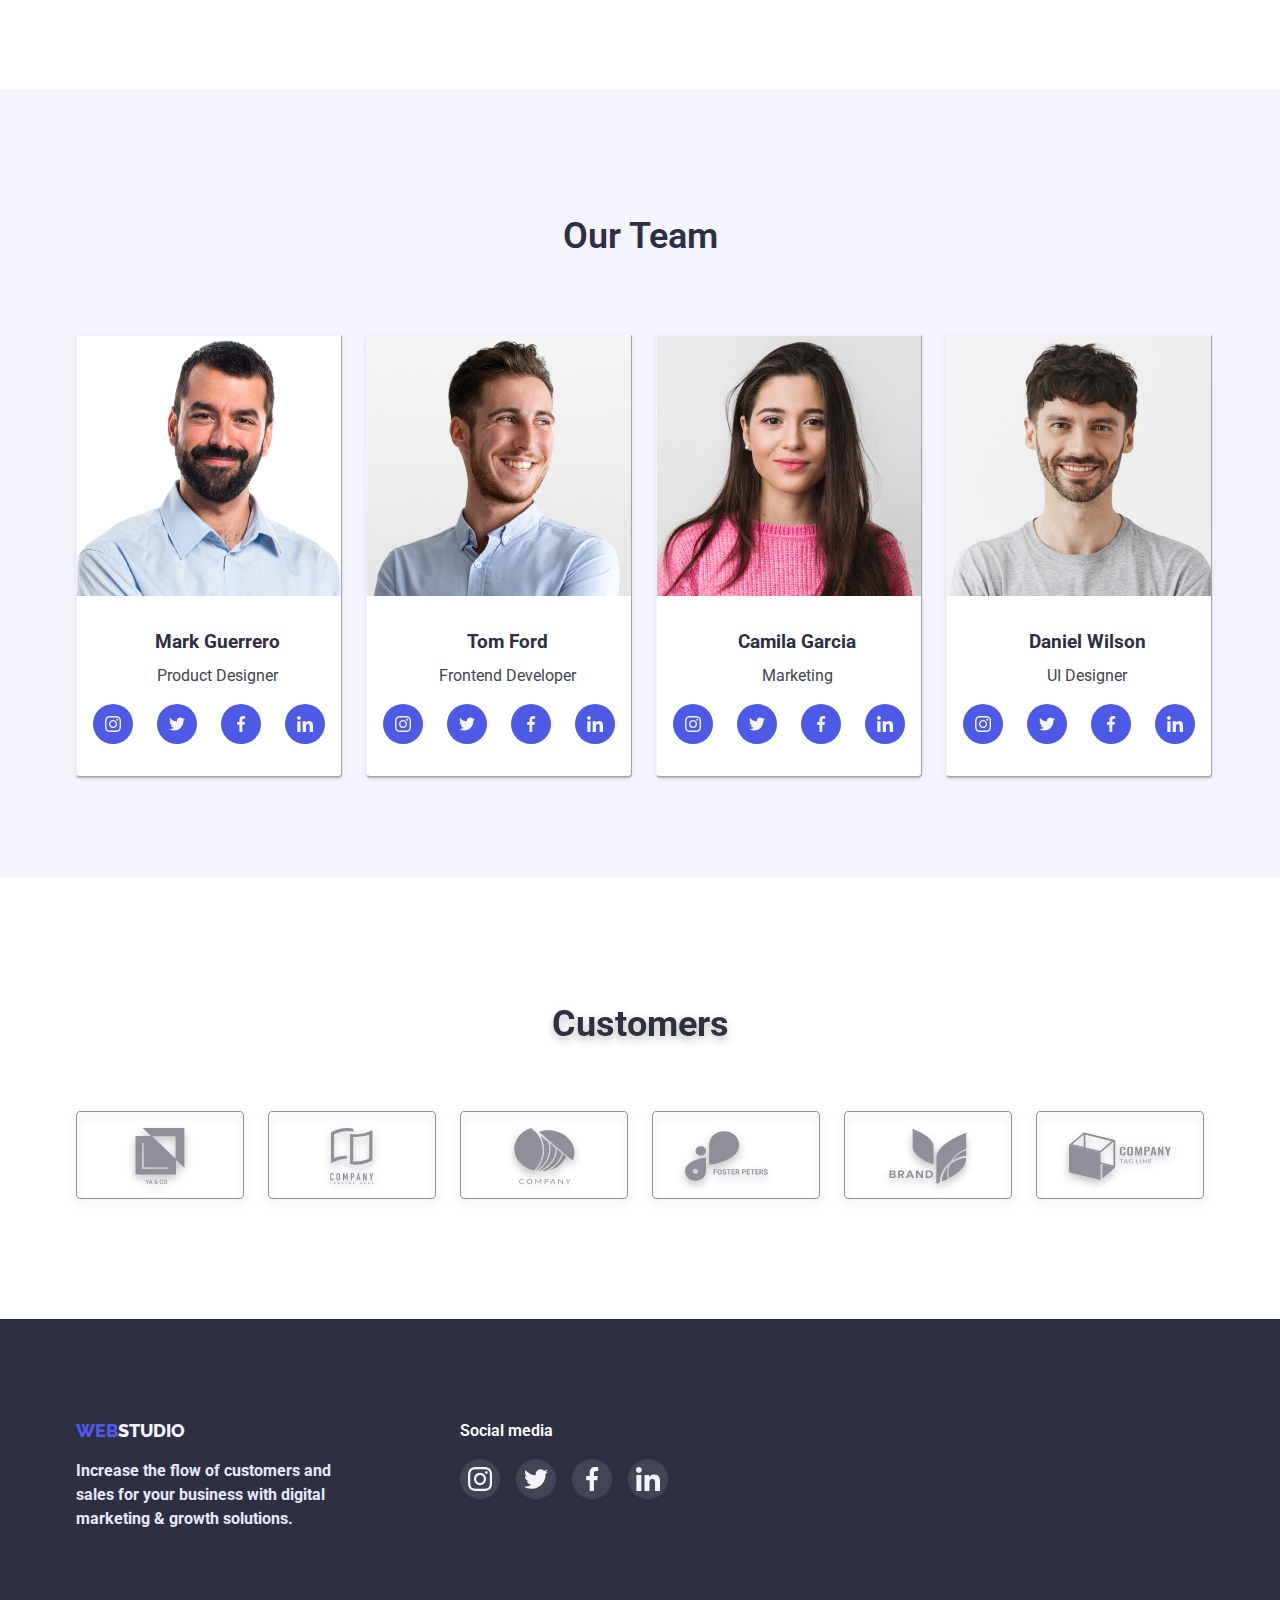
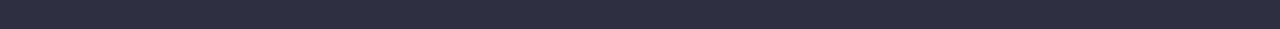
==== commit 265fd27b: "new" ====
--- a/index.html
+++ b/index.html
@@ -360,5 +360,14 @@
         </div>
     </footer>
 
+    <!-- backdrop -->
+    <div class="backdrop">
+        <a class="backdrop-modal " href="">
+            <svg class="icon-modal" width="8px" height="8px">
+                <use href="./images/icons.svg#icon-VectorX"></use>
+            </svg>
+        </a>
+    </div>
+
 </body>
 </html>--- a/css/styles.css
+++ b/css/styles.css
@@ -516,6 +516,8 @@
 }
 
 .list-item {
+    width: 360px;
+    height: 300px;
     position: relative;
     overflow: hidden;
 }
@@ -538,6 +540,7 @@
     letter-spacing: 0.02em;
     color: #F4F4FD;
     transform: translateY(100%);
+    transition: transform 250ms cubic-bezier(0.4, 0, 0.2, 1);
 }
 
 /* H3 ---- subtitle */
@@ -563,21 +566,64 @@
     content: "";
     top: 0;
     left: 0;
-    width: 360px;
-    height: 300px;
+    width: 100%;
+    height: 100%;
     background-color: rgb(77, 90, 229);
     opacity: 0;
     transform: translateY(100%);
+    transition: transform 250ms cubic-bezier(0.4, 0, 0.2, 1);
 }
 
 .list-item:hover:before {
     opacity: 1;
     transform: translateY(0);
-    transition: transform 250ms cubic-bezier(0.4, 0, 0.2, 1);
 }
 
 .list-item:hover .slogan-text {
     opacity: 1;
     transform: translateY(0);
-    transition: transform 250ms cubic-bezier(0.4, 0, 0.2, 1);
-}
+}
+
+
+/* backdrop */ 
+.backdrop {
+    position: fixed;
+    /* content: ""; */
+    width: 100%;
+    height: 100%;
+    top: 50%;
+    left: 50%;
+    transform: translate(-50%, -50%);
+    opacity: 0;
+    background-color: rgba(46, 47, 66, 0.4);
+}
+
+.backdrop:hover {
+    opacity: 1;
+}
+
+/* modal модельное окно */
+.backdrop-modal::before {
+    position: absolute;
+    content: "";
+    width: 408px;
+    height: 576px;
+    top: 50%;
+    left: 50%;
+    transform: translate(-50%, -50%);
+    background-color: #FCFCFC;
+    box-shadow: 0px 1px 1px rgba(0, 0, 0, 0.14), 0px 1px 3px rgba(0, 0, 0, 0.12), 0px 2px 1px rgba(0, 0, 0, 0.2);
+    border-radius: 4px;
+}
+
+.icon-modal {
+    position: absolute;
+    width: 24px;
+    height: 24px;
+    left: 876px;
+    top: 112px;
+    color: #000000;
+    background-color: #E7E9FC;
+    border: 1px solid rgba(0, 0, 0, 0.1);
+    border-radius: 50%;
+}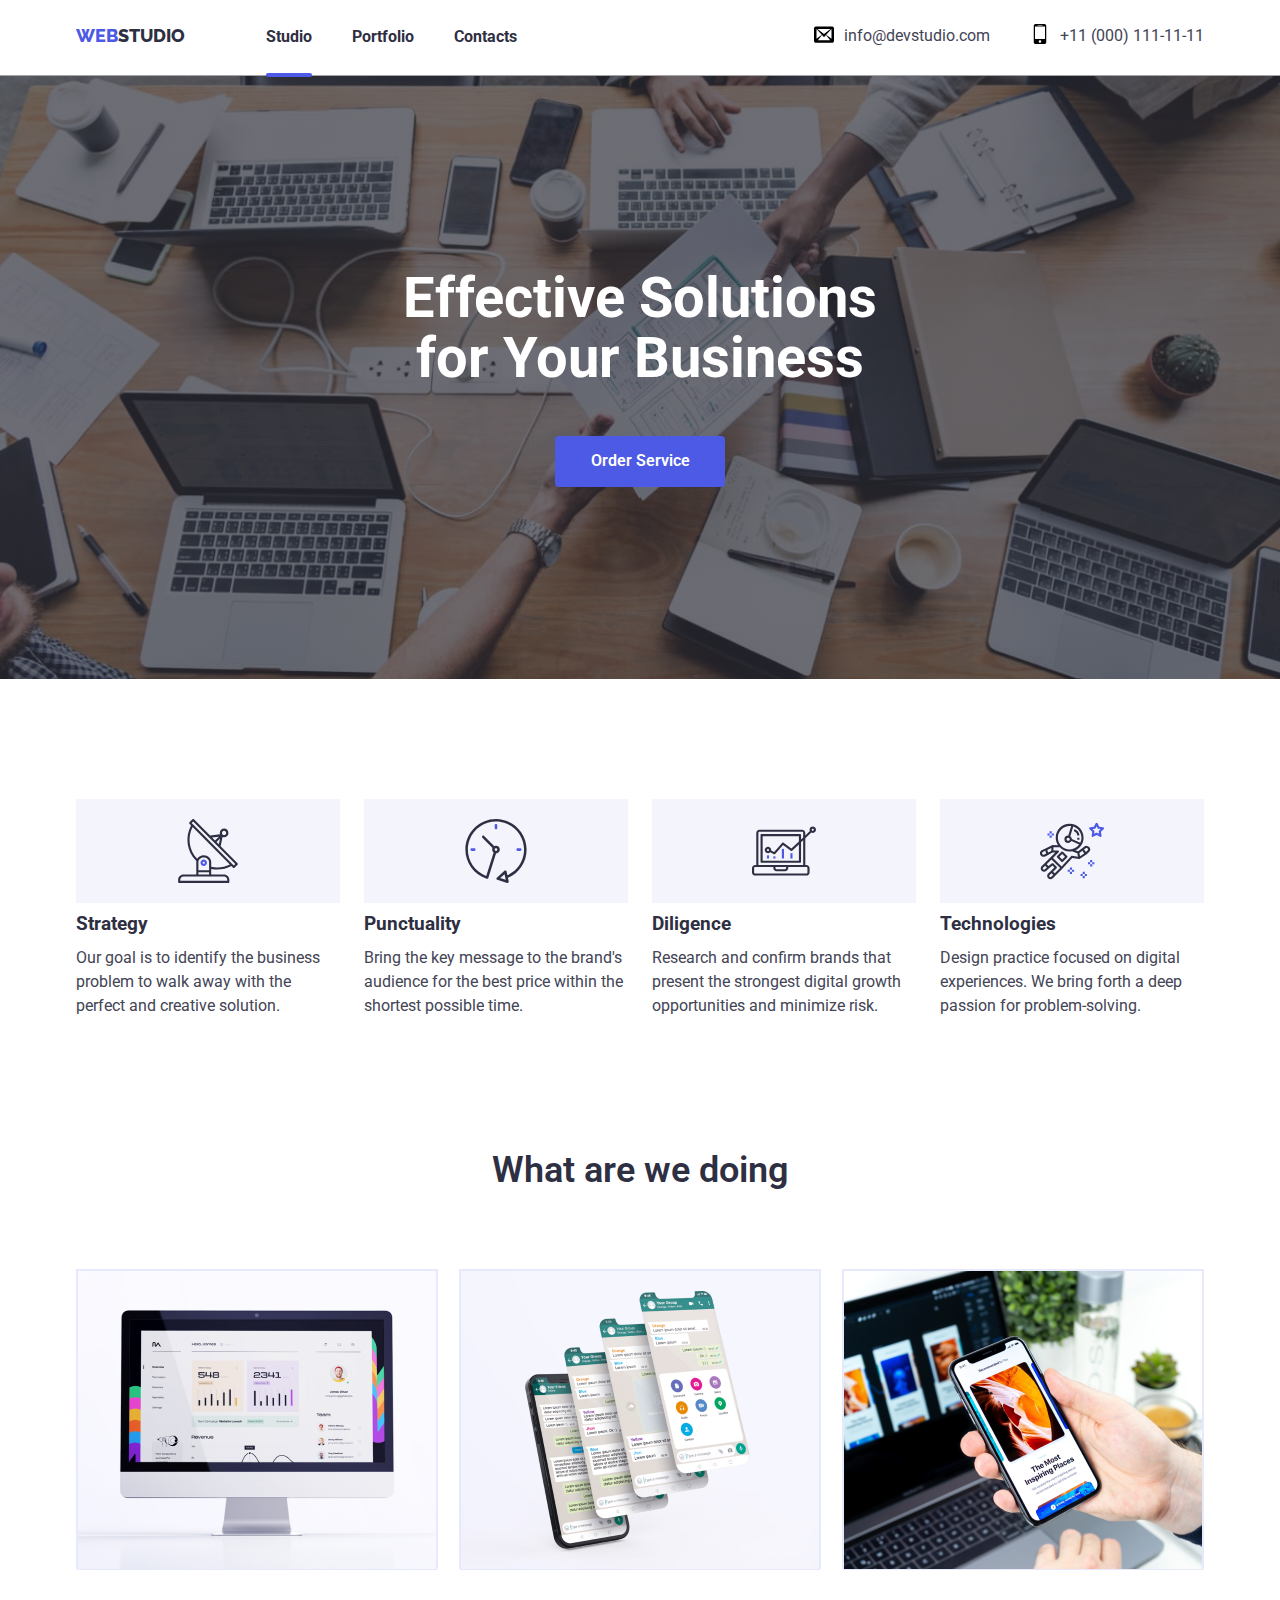
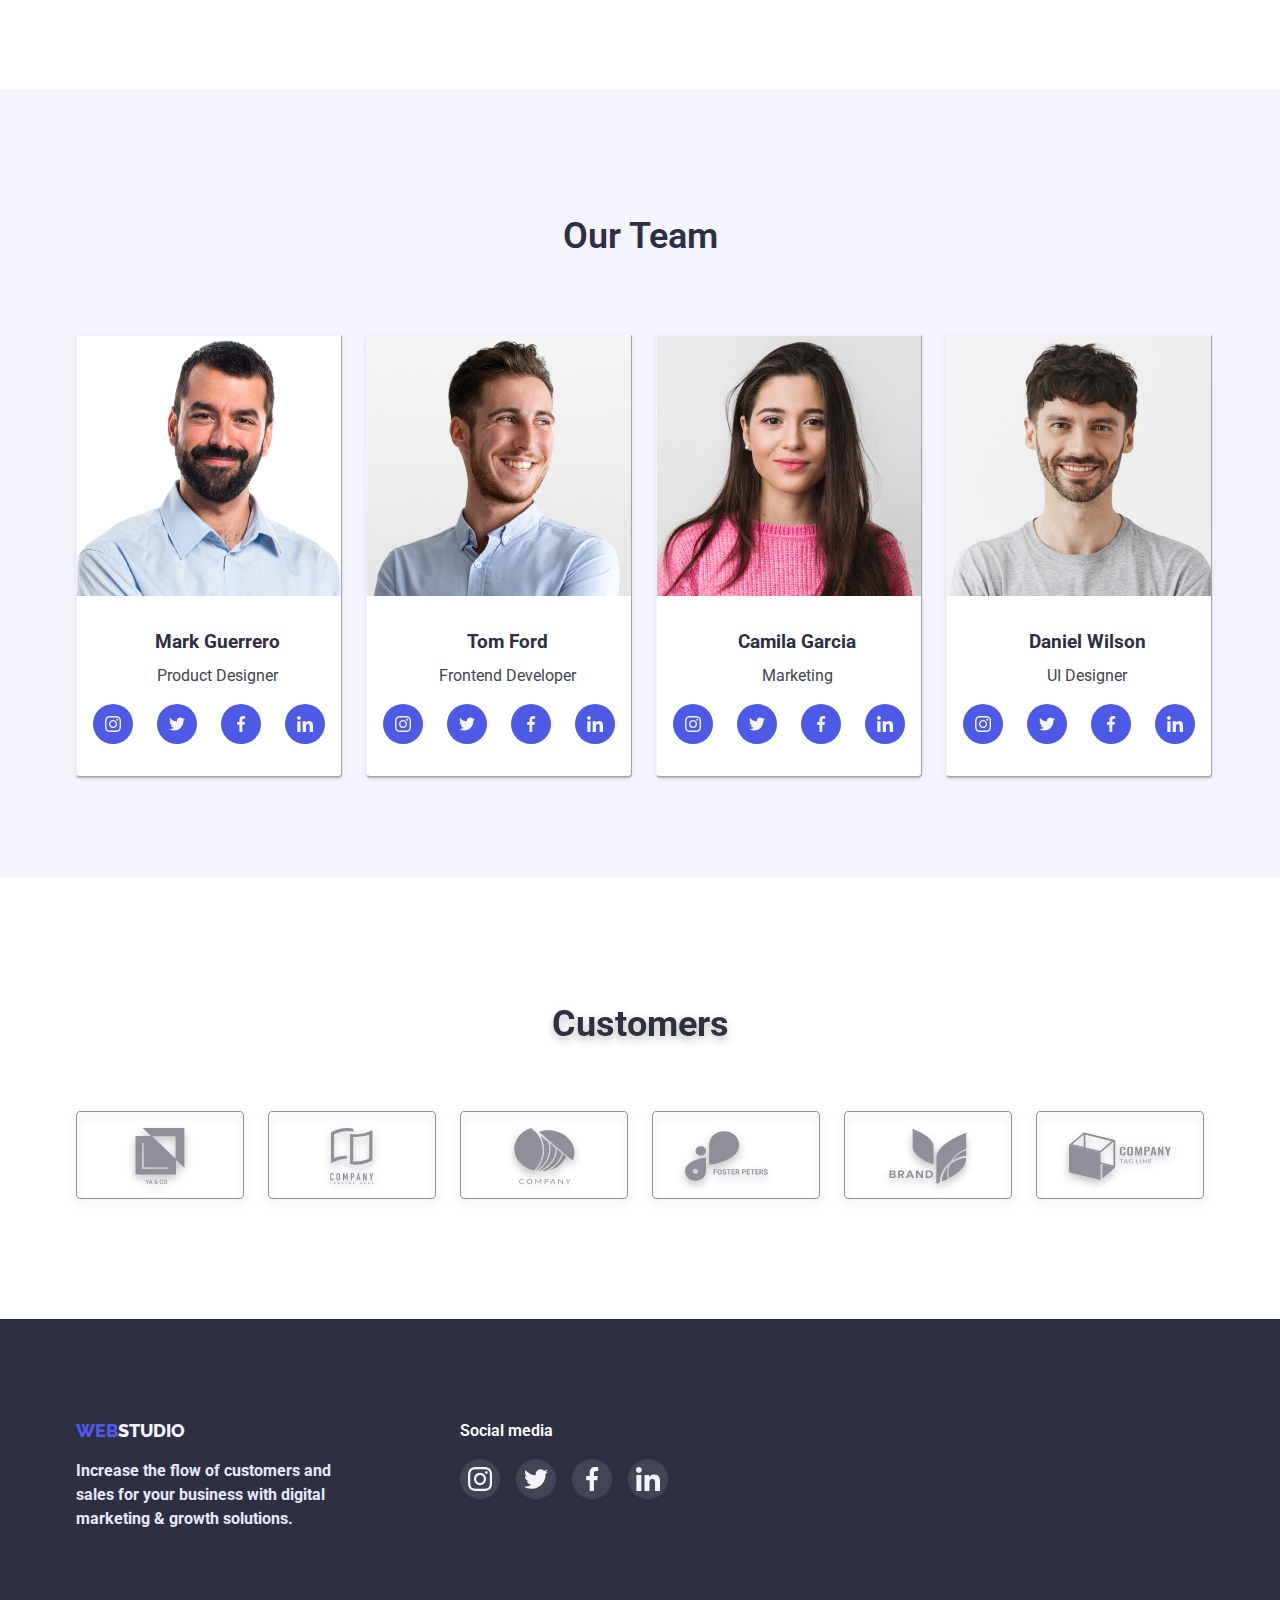
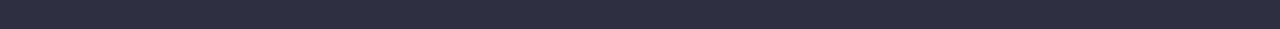
==== commit a6196b9b: "new" ====
--- a/index.html
+++ b/index.html
@@ -361,12 +361,14 @@
     </footer>
 
     <!-- backdrop -->
-    <div class="backdrop">
-        <a class="backdrop-modal " href="">
-            <svg class="icon-modal" width="8px" height="8px">
-                <use href="./images/icons.svg#icon-VectorX"></use>
-            </svg>
-        </a>
+    <div class="backdrop is-hidden">
+        <div class="backdrop-modal">
+            <a class="icon-modal" href="">
+                <svg width="8px" height="8px">
+                    <use href="./images/icons.svg#icon-VectorX"></use>
+                </svg>
+            </a>
+        </div>
     </div>
 
 </body>
--- a/css/styles.css
+++ b/css/styles.css
@@ -585,22 +585,24 @@
 }
 
 
-/* backdrop */ 
+/* -----backdrop -----*/ 
 .backdrop {
     position: fixed;
-    /* content: ""; */
+    top: 0;
+    left: 0;
     width: 100%;
     height: 100%;
-    top: 50%;
-    left: 50%;
-    transform: translate(-50%, -50%);
+    background-color: rgba(46, 47, 66, 0.4);
+}
+
+.backdrop.is-hidden {
     opacity: 0;
-    background-color: rgba(46, 47, 66, 0.4);
-}
-
-.backdrop:hover {
+    pointer-events: none;
+}
+
+/* .backdrop:hover {
     opacity: 1;
-}
+} */
 
 /* modal модельное окно */
 .backdrop-modal::before {
@@ -608,9 +610,11 @@
     content: "";
     width: 408px;
     height: 576px;
-    top: 50%;
+    left: 516px;
+    top: 88px;
+    /* top: 50%;
     left: 50%;
-    transform: translate(-50%, -50%);
+    transform: translate(-50%, -50%); */
     background-color: #FCFCFC;
     box-shadow: 0px 1px 1px rgba(0, 0, 0, 0.14), 0px 1px 3px rgba(0, 0, 0, 0.12), 0px 2px 1px rgba(0, 0, 0, 0.2);
     border-radius: 4px;
@@ -618,10 +622,14 @@
 
 .icon-modal {
     position: absolute;
+    content: "";
     width: 24px;
     height: 24px;
     left: 876px;
     top: 112px;
+    display: flex;
+    align-items: center;
+    justify-content: center;
     color: #000000;
     background-color: #E7E9FC;
     border: 1px solid rgba(0, 0, 0, 0.1);
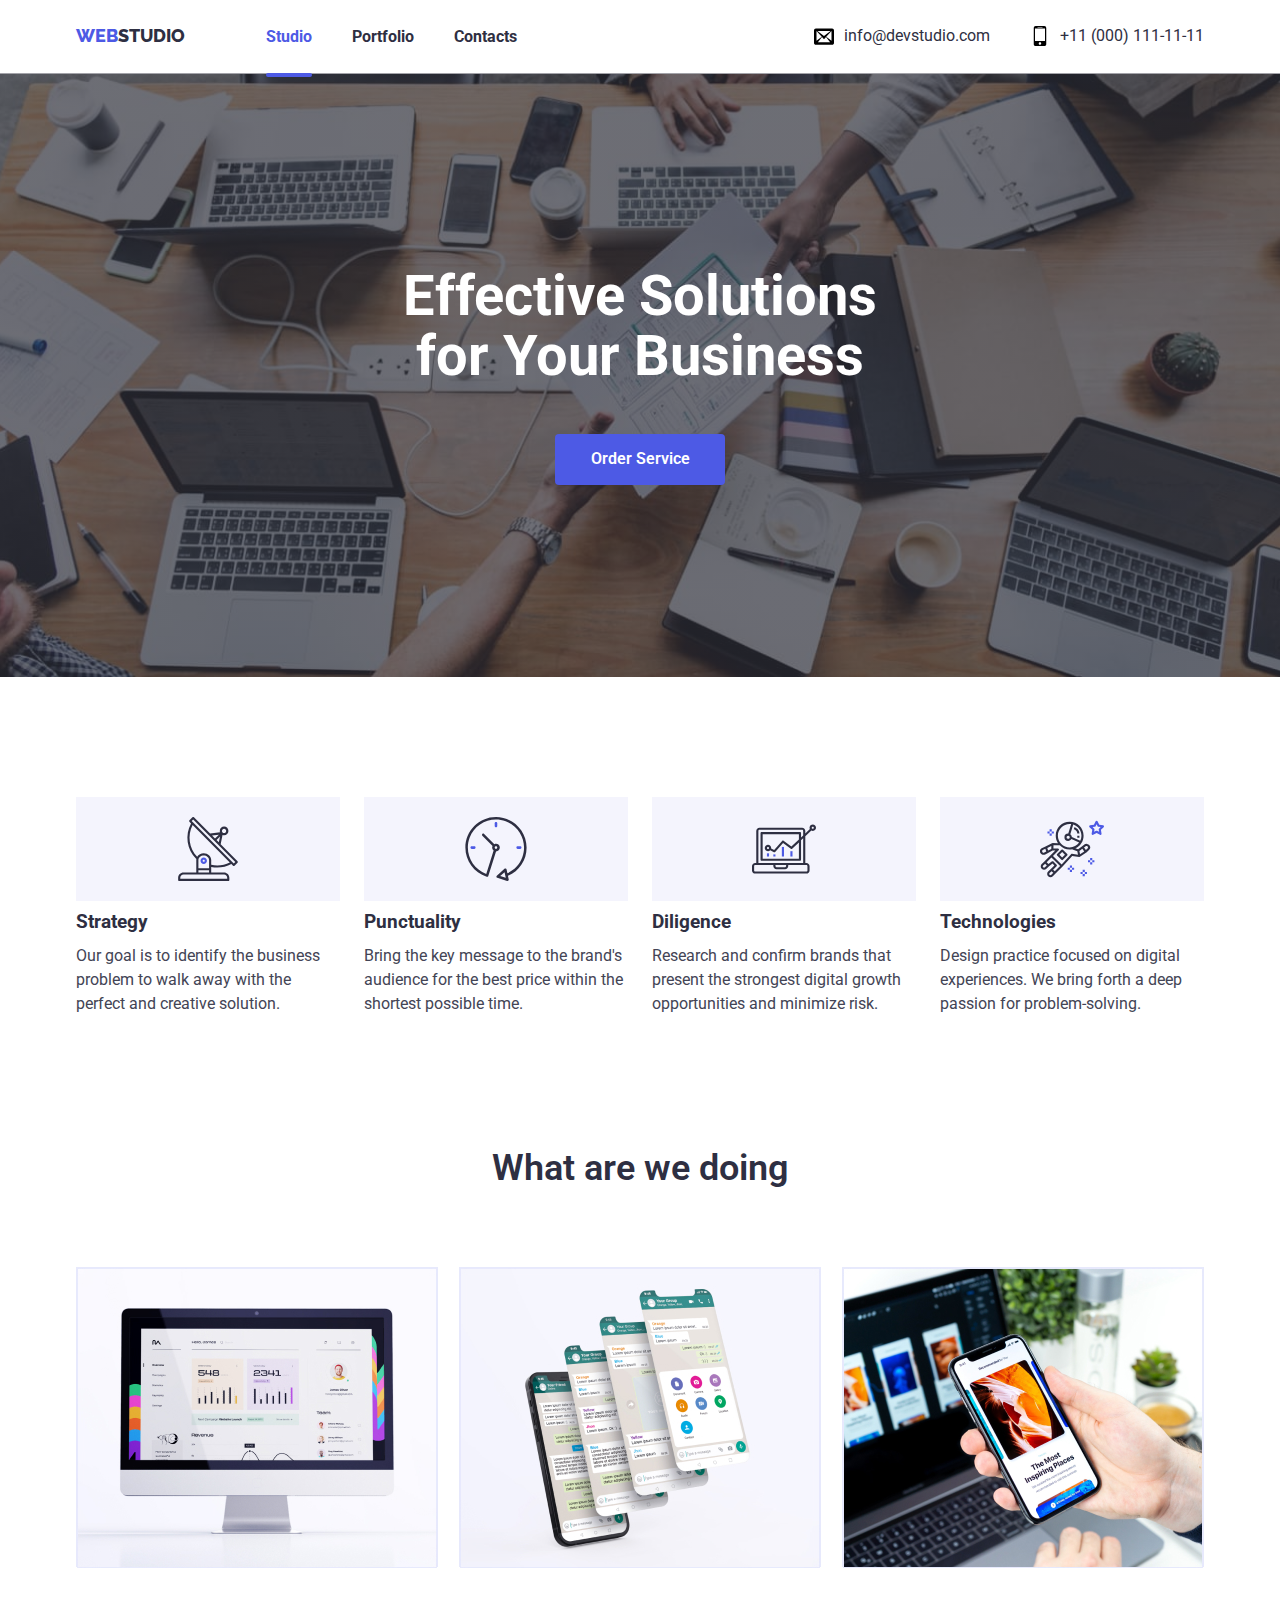
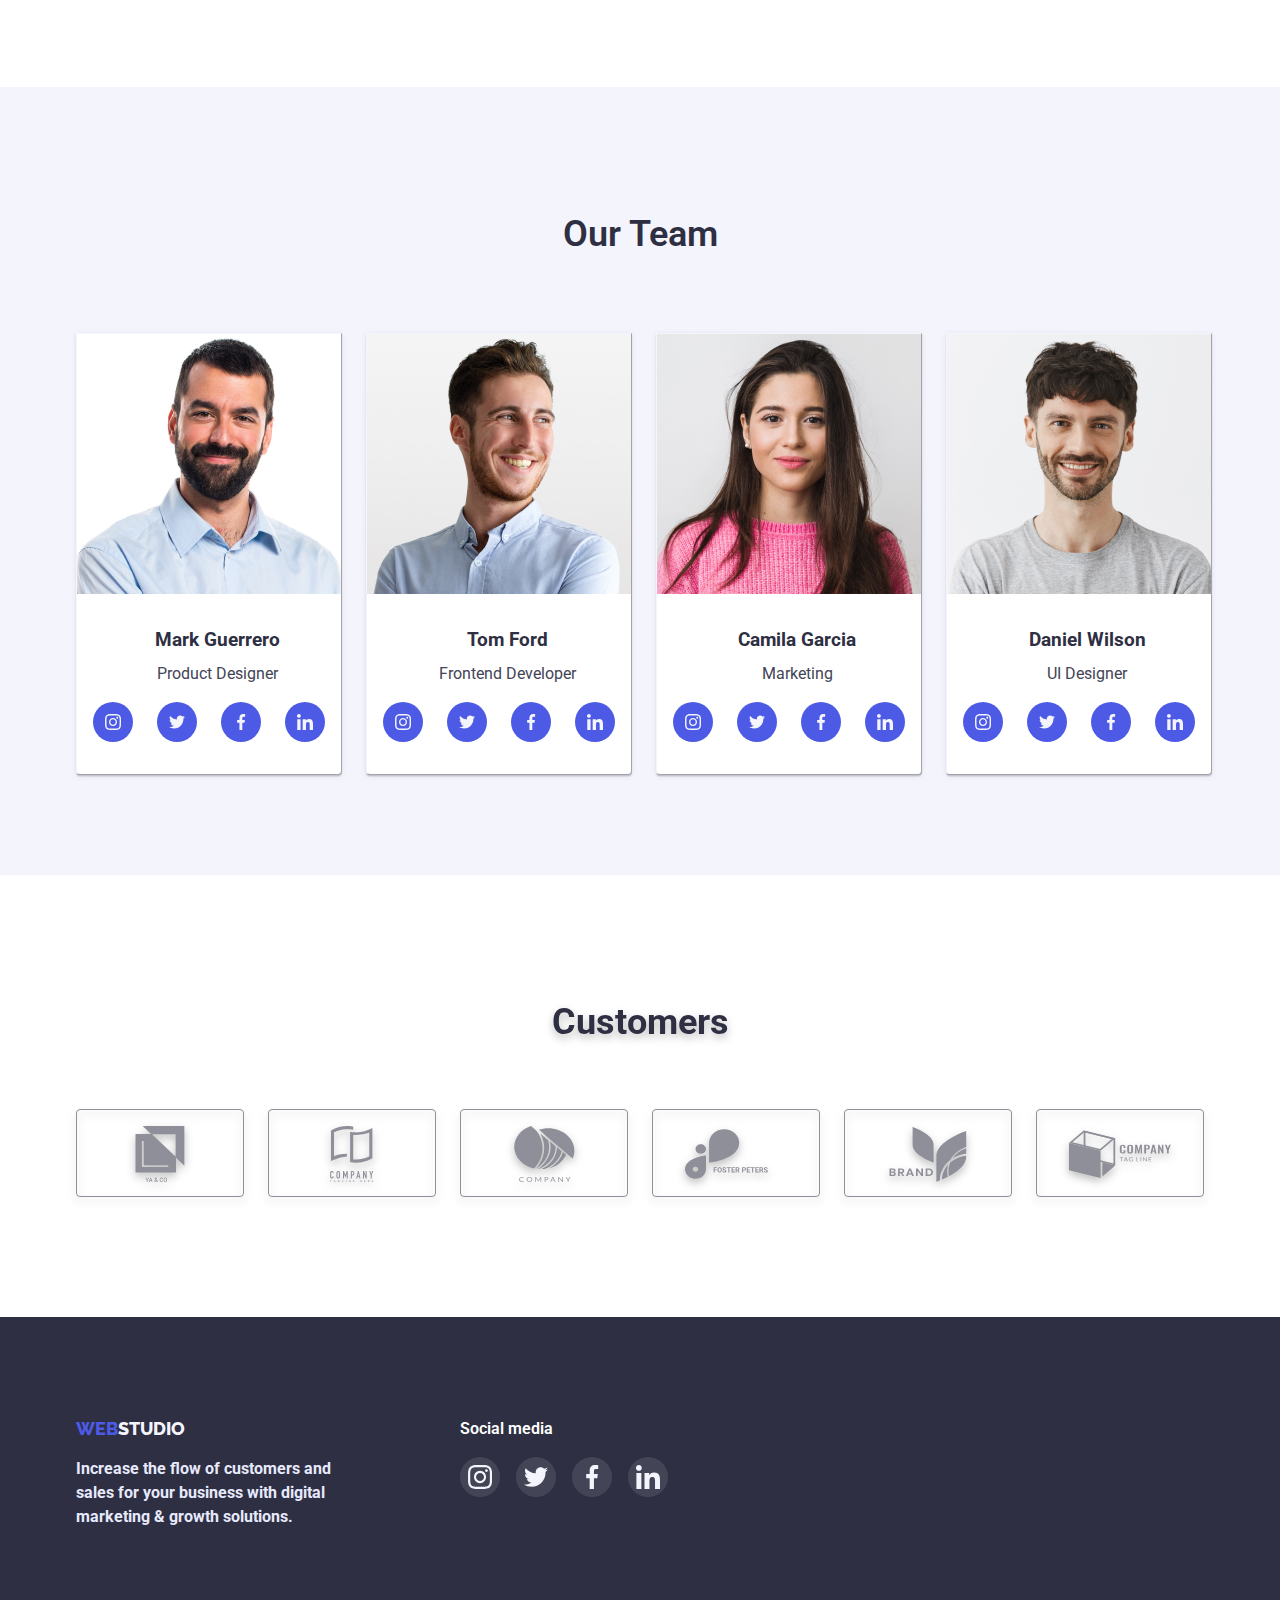
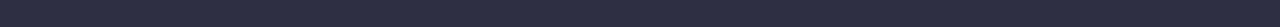
==== commit f7c201b6: "new" ====
--- a/index.html
+++ b/index.html
@@ -27,21 +27,21 @@
 <!-- Contacts -->
             <ul class="contact">
                 <li class="contact-list">
-                    <a href="mailto:info@devstudio.com">
-                        <svg class="icon-contect" width="25" height="25">
+                    <a class="contact-icon" href="mailto:info@devstudio.com">
+                        <svg class="icon-contact" width="25" height="25">
                             <use href="./images/icons.svg#icon-envelop"></use>
                         </svg>
+                        info@devstudio.com
                     </a>
-                    <a class="contact-mail" href="mailto:info@devstudio.com">info@devstudio.com</a>
                 </li>
 
                 <li class="contact-list">
-                    <a href="tel:+110001111111">
-                        <svg class="icon-contect" width="25" height="25">
+                    <a class="contact-icon" href="tel:+110001111111">
+                        <svg class="icon-contact" width="25" height="25">
                             <use href="./images/icons.svg#icon-mobile"></use>
                         </svg>
+                        +11 (000) 111-11-11
                     </a>
-                    <a class="contact-tel" href="tel:+110001111111">+11 (000) 111-11-11</a>
                 </li>
             </ul>
         </div>
@@ -51,7 +51,7 @@
     <main>
         <section class="section-block">
             <h1 class="title">Effective Solutions <br> for Your Business</h1>
-            <button class="button-main" type="button">Order Service</button>
+            <button data-modal-open class="button-main" type="button">Order Service</button>
         </section>
 
 <!-- Section 1 -->
@@ -361,15 +361,17 @@
     </footer>
 
     <!-- backdrop -->
-    <div class="backdrop is-hidden">
-        <div class="backdrop-modal">
-            <a class="icon-modal" href="">
+    <div class="backdrop is-hidden" data-modal>
+        <div class="modal">
+            <p>HELLO HELLO HELLO</p>
+            <button class="icon-modal" data-modal-close>
                 <svg width="8px" height="8px">
                     <use href="./images/icons.svg#icon-VectorX"></use>
                 </svg>
-            </a>
+            </button>
         </div>
     </div>
 
+    <script src="./js/modal.js"></script>
 </body>
 </html>--- a/css/styles.css
+++ b/css/styles.css
@@ -100,10 +100,15 @@
     height: 4px;
     top: 48px;
     left: 0;
-    background-color: #4D5AE5;
+    background-color: var(--primary-text-color);
     border-radius: 2px;
-}
-
+    transition: width 250ms cubic-bezier(0.4, 0, 0.2, 1);
+}
+
+/* corrent - header выделение (цвет) текста текушей страницы */
+.corrent {
+    color: var(--primary-text-color);
+}
 
 li:last-child {
     margin-right: 0px;
@@ -116,29 +121,23 @@
 }
 
 .contact-list {
-    display: flex;
+    font-weight: 400;
+    margin-right: 40px;
 }
 
 .contact-list:hover {
     fill: var(--primary-text-color);
 }
 
-.icon-contect {
+.contact-icon {
+    display: flex;
     align-items: center;
+}
+
+.icon-contact {
     width: 20px;
     height: 20px;
     margin-right: 10px;
-}
-
-.contact-mail {
-    color: var(--color-mail-tel-p-text);
-    font-weight: 400;
-    margin-right: 40px;
-}
-
-.contact-tel {
-    color: var(--color-mail-tel-p-text);
-    font-weight: 400;
 }
 
 /*----------main для index.html----------*/
@@ -475,7 +474,7 @@
     box-shadow: 0px 3px 1px rgba(0, 0, 0, 0.1),
     0px 2px 1px rgba(0, 0, 0, 0.08),
     0px 2px 2px rgba(0, 0, 0, 0.12);
-border-radius: 4px;
+    border-radius: 4px;
 }
 
 .list:hover {
@@ -538,9 +537,9 @@
     font-weight: 400;
     line-height: 24px;
     letter-spacing: 0.02em;
-    color: #F4F4FD;
+    color: var(--color-border);
     transform: translateY(100%);
-    transition: transform 250ms cubic-bezier(0.4, 0, 0.2, 1);
+    transition: transform 250ms cubic-bezier(0.4, 0, 0.2, 1), opacity 250ms cubic-bezier(0.4, 0, 0.2, 1);
 }
 
 /* H3 ---- subtitle */
@@ -571,7 +570,7 @@
     background-color: rgb(77, 90, 229);
     opacity: 0;
     transform: translateY(100%);
-    transition: transform 250ms cubic-bezier(0.4, 0, 0.2, 1);
+    transition: transform 250ms cubic-bezier(0.4, 0, 0.2, 1), opacity 250ms cubic-bezier(0.4, 0, 0.2, 1);
 }
 
 .list-item:hover:before {
@@ -593,31 +592,28 @@
     width: 100%;
     height: 100%;
     background-color: rgba(46, 47, 66, 0.4);
+    transition: opacity 250ms cubic-bezier(0.4, 0, 0.2, 1), visibility 250ms cubic-bezier(0.4, 0, 0.2, 1);
 }
 
 .backdrop.is-hidden {
     opacity: 0;
     pointer-events: none;
-}
-
-/* .backdrop:hover {
-    opacity: 1;
-} */
+    visibility: hidden;
+}
 
 /* modal модельное окно */
-.backdrop-modal::before {
+.modal {
     position: absolute;
     content: "";
     width: 408px;
     height: 576px;
-    left: 516px;
-    top: 88px;
-    /* top: 50%;
+    top: 50%;
     left: 50%;
-    transform: translate(-50%, -50%); */
+    transform: translate(-50%, -50%);
     background-color: #FCFCFC;
     box-shadow: 0px 1px 1px rgba(0, 0, 0, 0.14), 0px 1px 3px rgba(0, 0, 0, 0.12), 0px 2px 1px rgba(0, 0, 0, 0.2);
     border-radius: 4px;
+    
 }
 
 .icon-modal {
@@ -625,13 +621,13 @@
     content: "";
     width: 24px;
     height: 24px;
-    left: 876px;
-    top: 112px;
+    left: 360px;
+    top: 24px;
     display: flex;
     align-items: center;
     justify-content: center;
     color: #000000;
-    background-color: #E7E9FC;
+    background-color: var(--color-footer-text);
     border: 1px solid rgba(0, 0, 0, 0.1);
     border-radius: 50%;
 }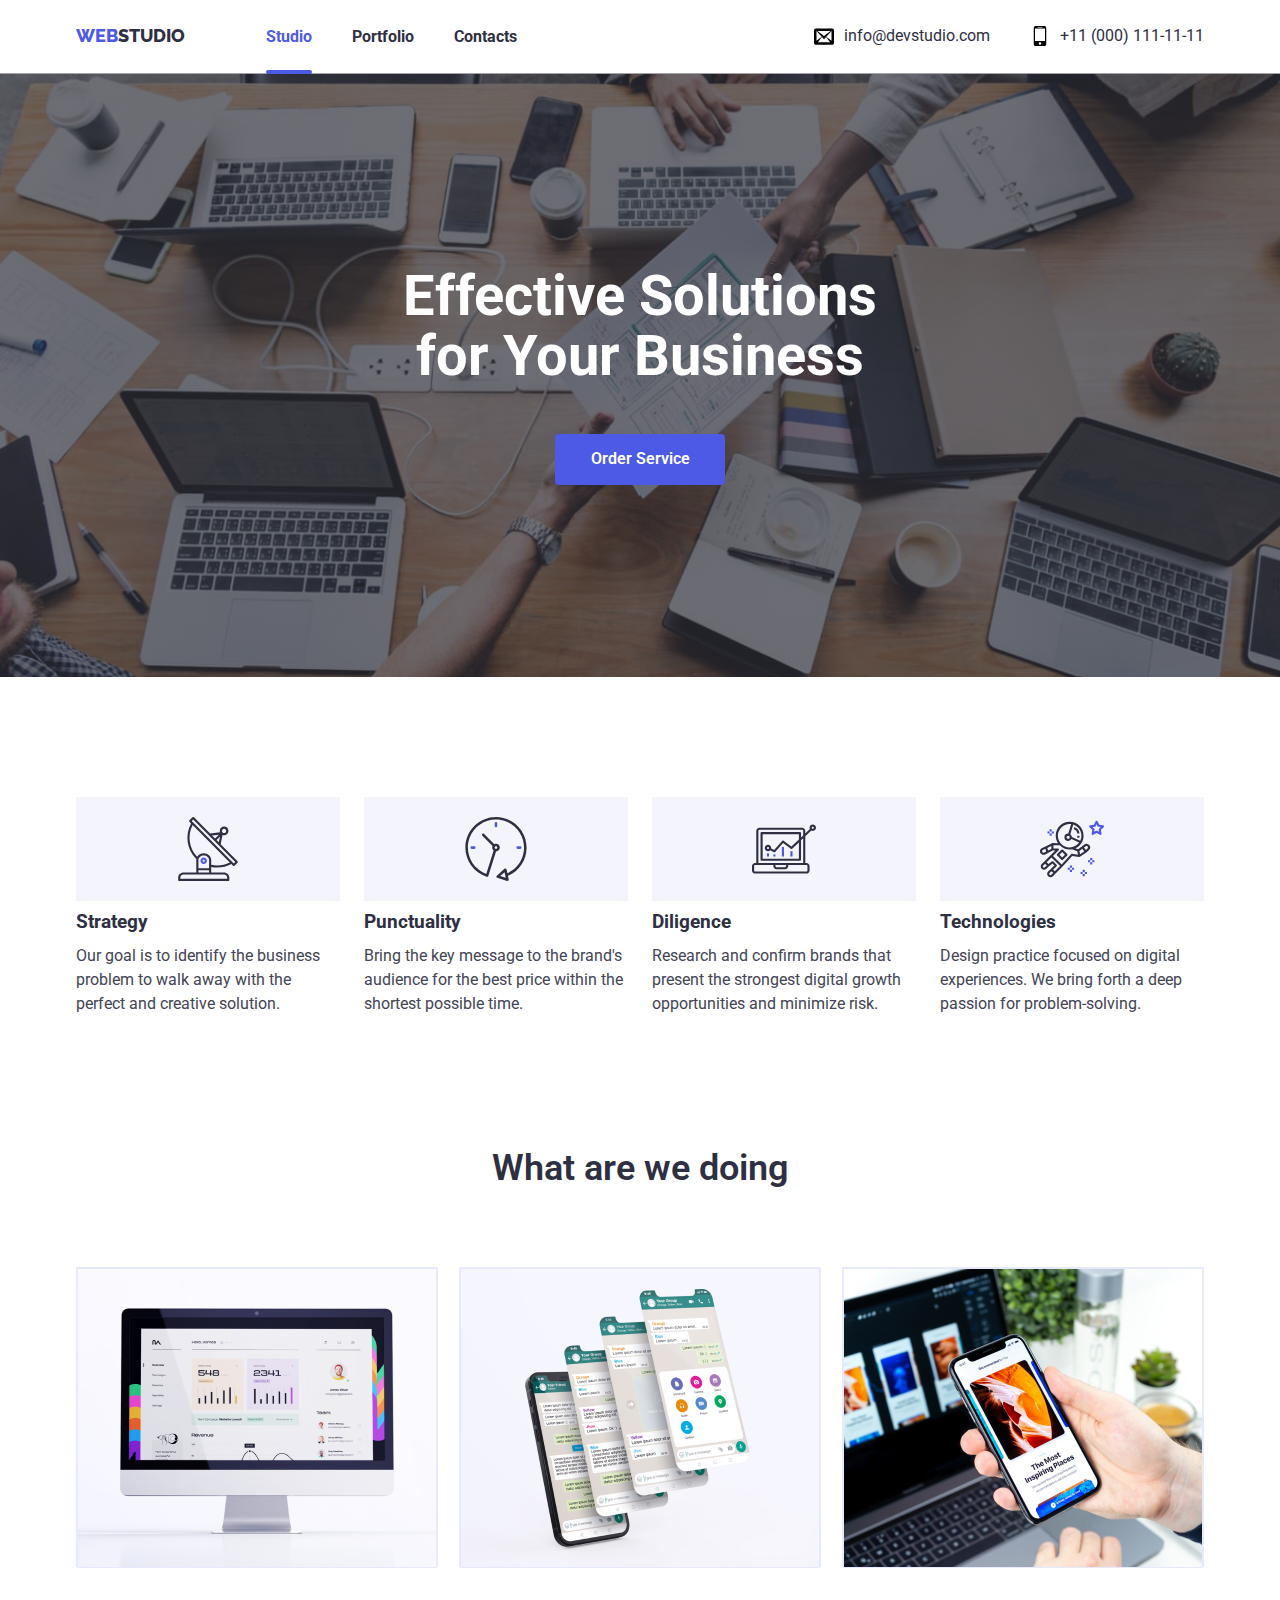
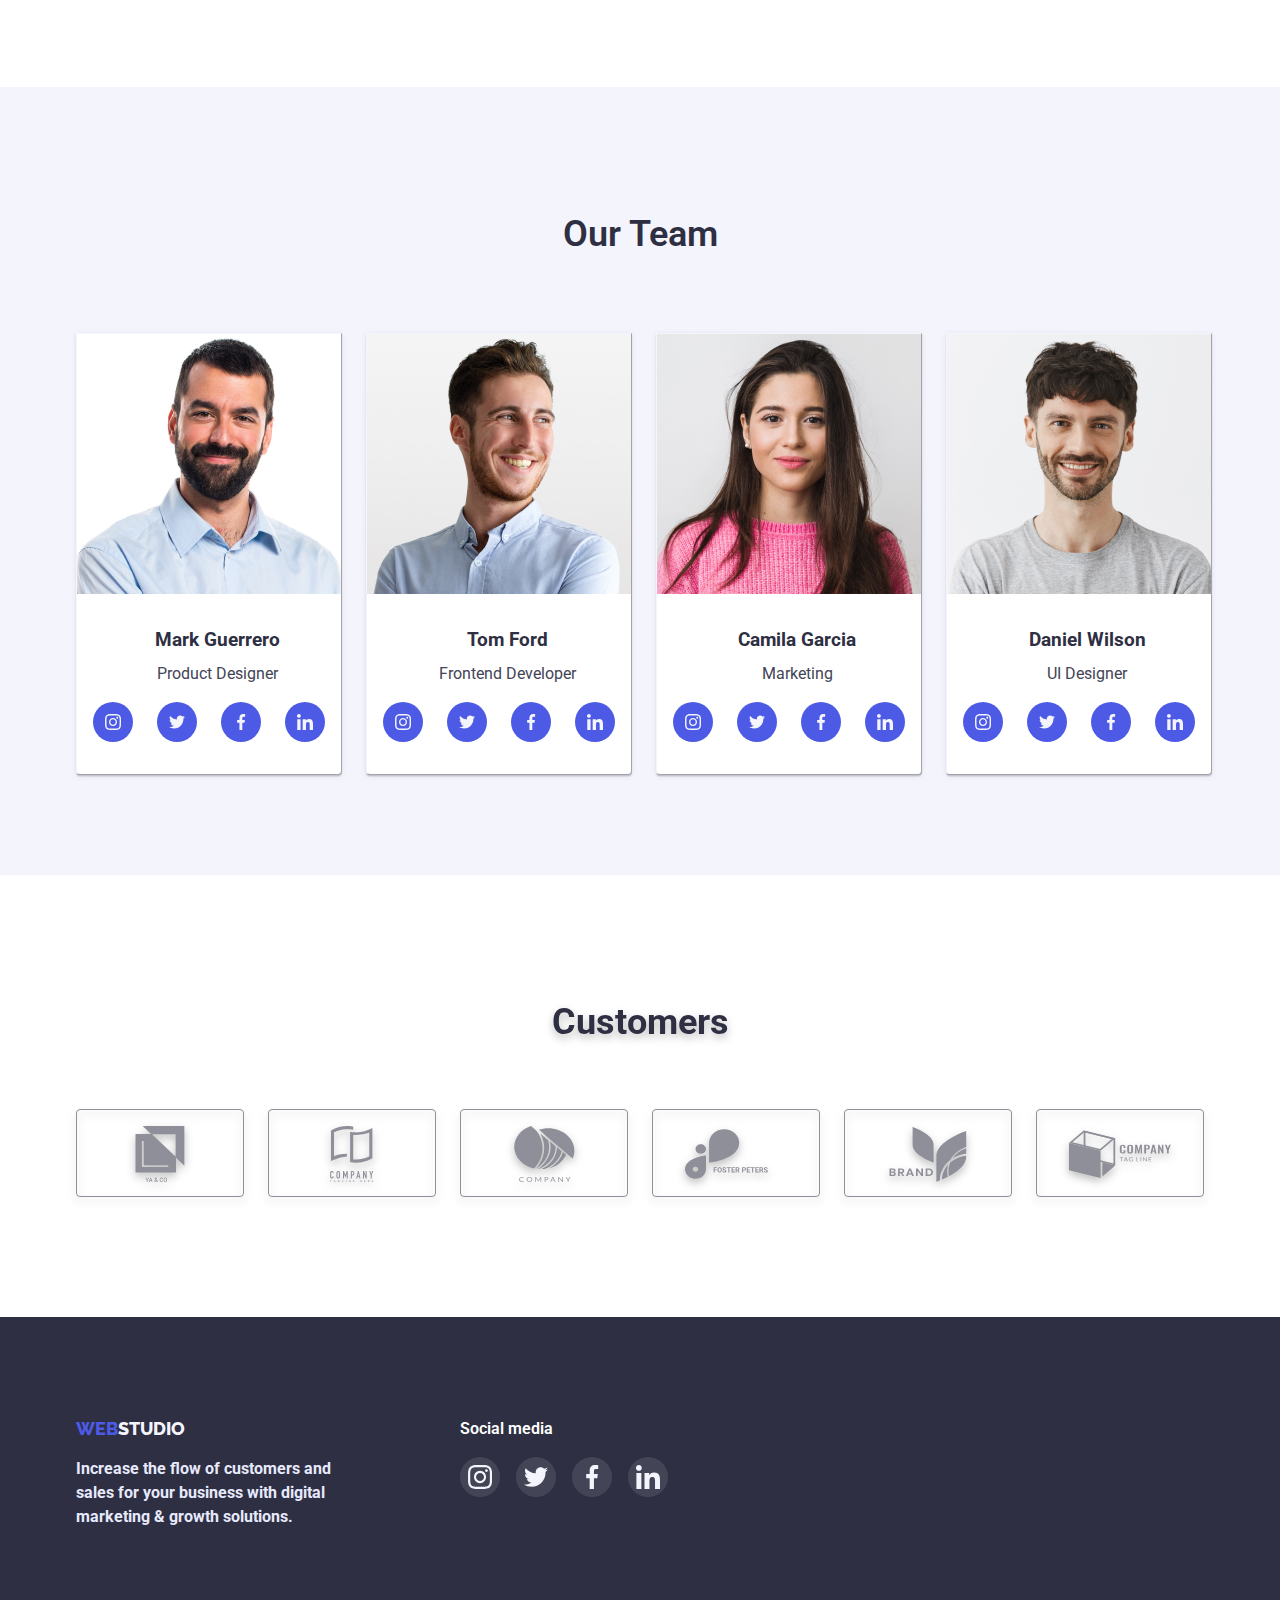
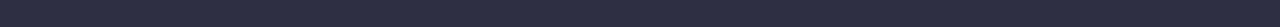
==== commit 02217b5f: "new" ====
--- a/index.html
+++ b/index.html
@@ -363,7 +363,12 @@
     <!-- backdrop -->
     <div class="backdrop is-hidden" data-modal>
         <div class="modal">
-            <p>HELLO HELLO HELLO</p>
+            <form>
+                <label>
+                    Name
+                    <input type="text">
+                </label>
+            </form>
             <button class="icon-modal" data-modal-close>
                 <svg width="8px" height="8px">
                     <use href="./images/icons.svg#icon-VectorX"></use>
--- a/css/styles.css
+++ b/css/styles.css
@@ -43,6 +43,7 @@
 a {
     text-decoration: none;
     color: var(--color-body-text);
+    transition: color 250ms cubic-bezier(0.4, 0, 0.2, 1);
 }
 
 /* hover/:focus/:active */
@@ -98,13 +99,14 @@
     content: "";
     width: 100%;
     height: 4px;
-    top: 48px;
+    top: 45px;
     left: 0;
     background-color: var(--primary-text-color);
     border-radius: 2px;
     transition: width 250ms cubic-bezier(0.4, 0, 0.2, 1);
 }
 
+
 /* corrent - header выделение (цвет) текста текушей страницы */
 .corrent {
     color: var(--primary-text-color);
@@ -123,6 +125,7 @@
 .contact-list {
     font-weight: 400;
     margin-right: 40px;
+    transition: color 250ms cubic-bezier(0.4, 0, 0.2, 1);
 }
 
 .contact-list:hover {
@@ -170,6 +173,7 @@
     color: var(--primary-fon-color);
     cursor: pointer;
     font-weight: 600;
+    transition: color 250ms cubic-bezier(0.4, 0, 0.2, 1);
 }
 
 button:hover,
@@ -368,7 +372,7 @@
 .customers {
     display: flex;
     justify-content: center;
-    justify-content: space-between;   
+    justify-content: space-between;
 }
 
 .item-customers {
@@ -468,6 +472,7 @@
     justify-content: center;
     padding-top: 96px;
     padding-bottom: 72px;
+    transition: color 250ms cubic-bezier(0.4, 0, 0.2, 1);
 }
 
 .li-button:hover {
@@ -595,12 +600,6 @@
     transition: opacity 250ms cubic-bezier(0.4, 0, 0.2, 1), visibility 250ms cubic-bezier(0.4, 0, 0.2, 1);
 }
 
-.backdrop.is-hidden {
-    opacity: 0;
-    pointer-events: none;
-    visibility: hidden;
-}
-
 /* modal модельное окно */
 .modal {
     position: absolute;
@@ -613,8 +612,19 @@
     background-color: #FCFCFC;
     box-shadow: 0px 1px 1px rgba(0, 0, 0, 0.14), 0px 1px 3px rgba(0, 0, 0, 0.12), 0px 2px 1px rgba(0, 0, 0, 0.2);
     border-radius: 4px;
-    
-}
+    transition: transform 250ms cubic-bezier(0.4, 0, 0.2, 1);
+}
+
+.backdrop.is-hidden {
+    opacity: 0;
+    pointer-events: none;
+    visibility: hidden;
+}
+
+.backdrop.is-hidden .modal {
+    transform: translate(-50%, -50%) scale(1.2);
+}
+
 
 .icon-modal {
     position: absolute;
